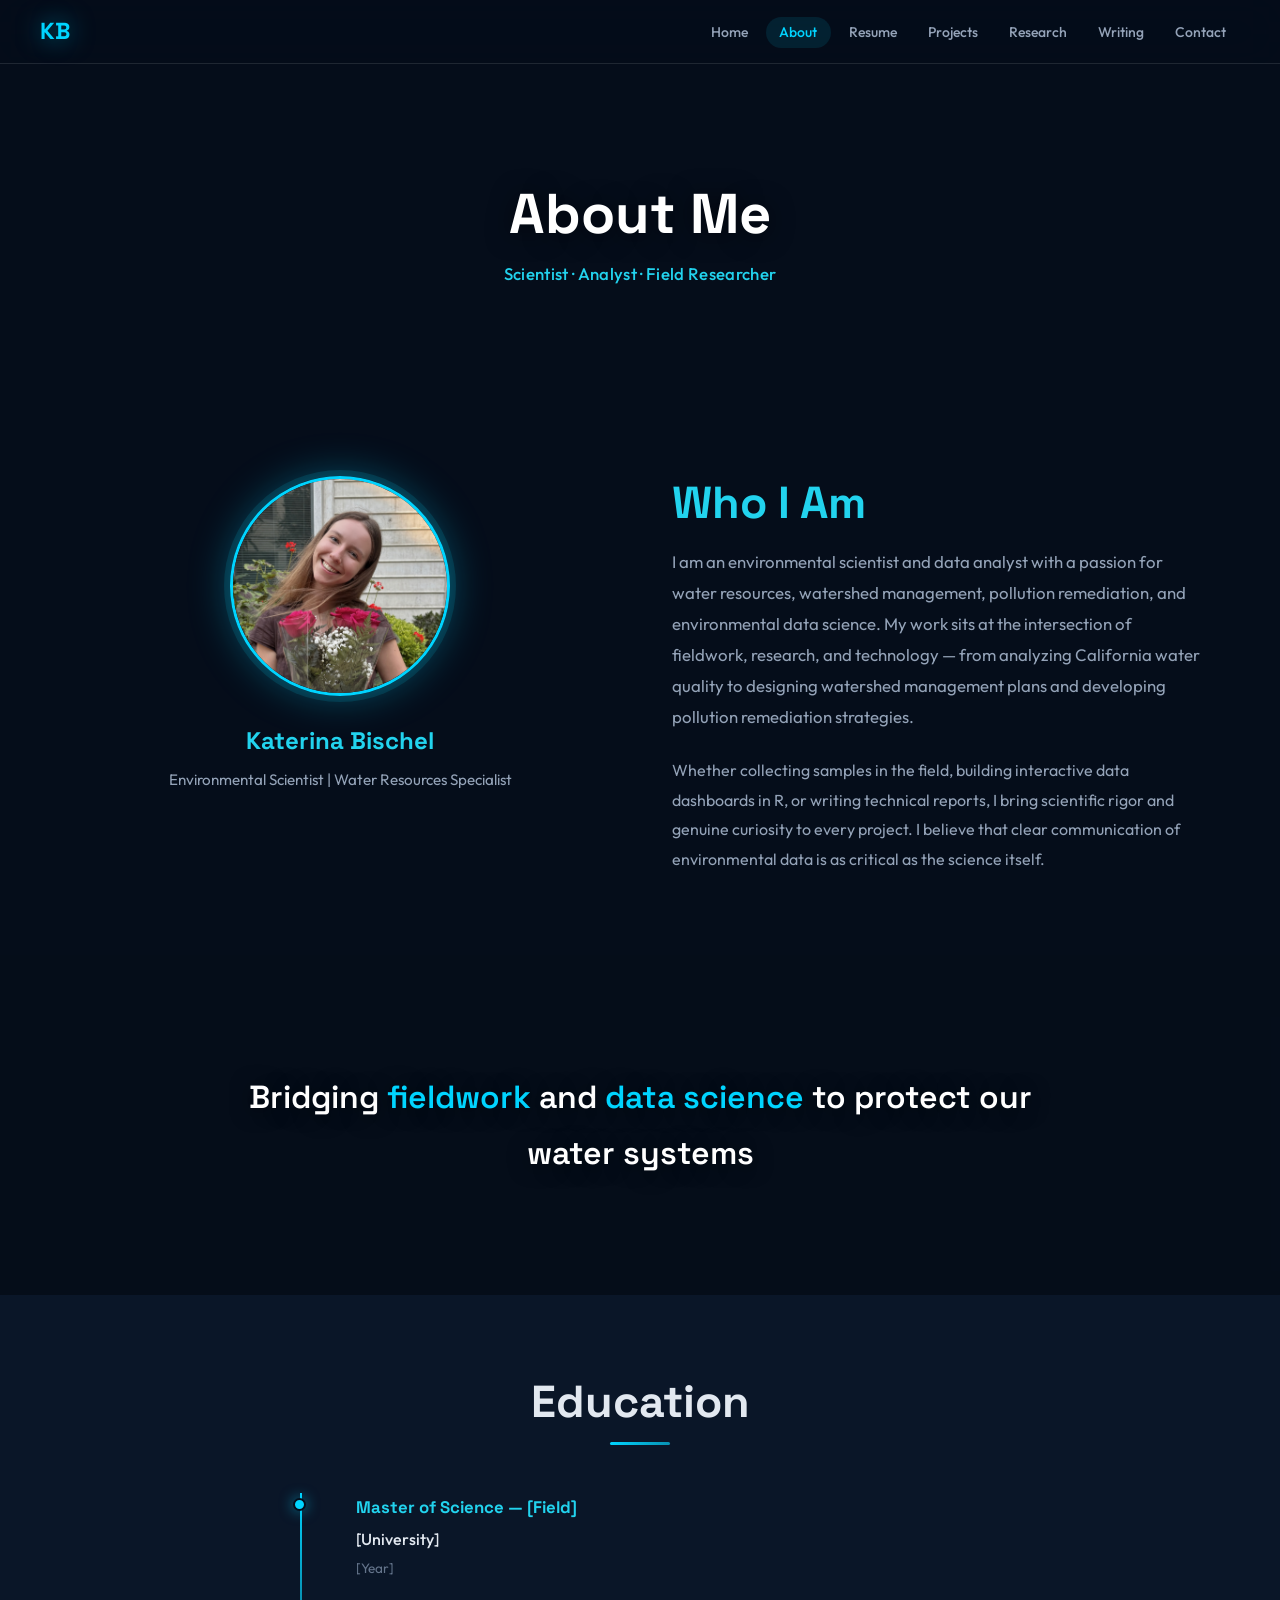
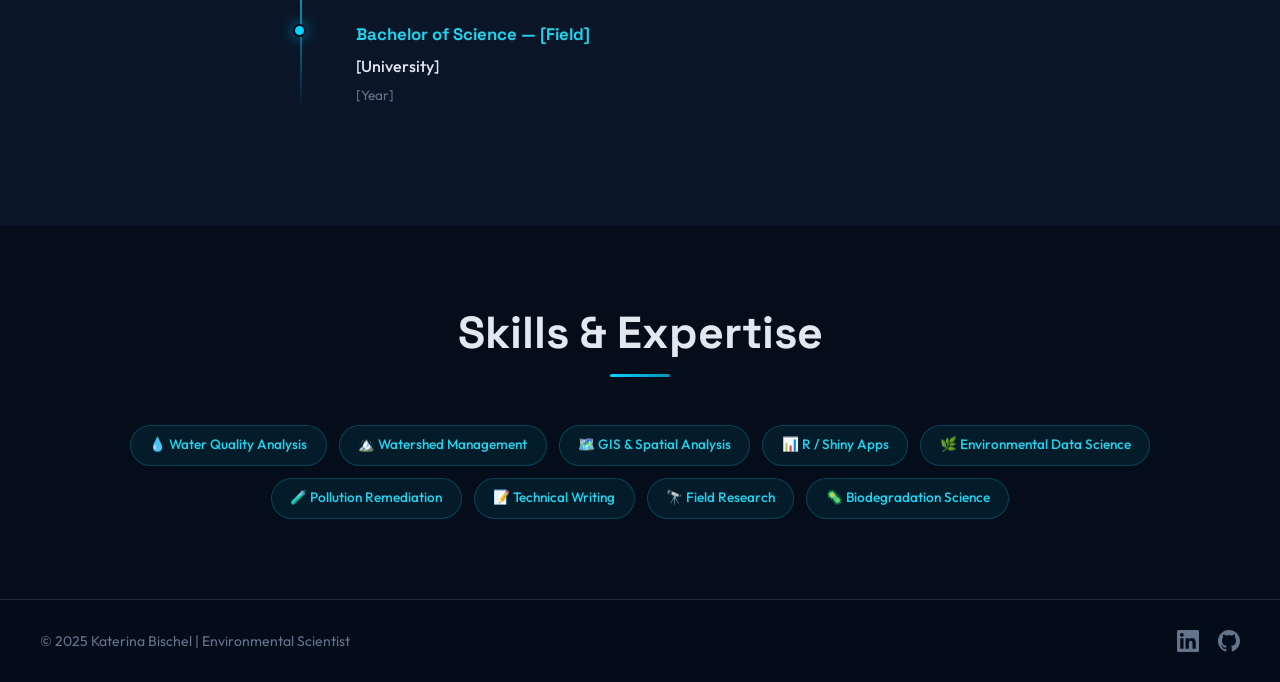
==== about.html @ 8e32304f "Initial portfolio site — Katerina Bischel Complete personal portfolio with 7 pages, glassmorphism de" ====
<!DOCTYPE html>
<html lang="en">
<head>
  <meta charset="UTF-8" />
  <meta name="viewport" content="width=device-width, initial-scale=1.0" />
  <title>About | Katerina Bischel</title>
  <meta name="description" content="Learn about Katerina Bischel — her background in environmental science, water resources, and data science." />
  <meta property="og:title"       content="About | Katerina Bischel" />
  <meta property="og:description" content="Environmental Scientist & Water Resources Specialist" />
  <meta property="og:image"       content="panorama_4.jpeg" />
  <link rel="stylesheet" href="styles.css" />
  <style>
    .about-grid {
      display: grid;
      grid-template-columns: 1fr 1fr;
      gap: 4rem;
      align-items: start;
    }
    @media (max-width: 768px) { .about-grid { grid-template-columns: 1fr; gap: 2.5rem; } }
    .about-photo-col { text-align: center; }
    .about-photo {
      width: 220px;
      height: 220px;
      border-radius: 50%;
      object-fit: cover;
      border: 3px solid var(--accent-cyan);
      box-shadow: 0 0 0 6px rgba(0,212,255,0.12), 0 0 40px rgba(0,212,255,0.35);
      margin: 0 auto 1.5rem;
    }
    .about-name {
      font-family: var(--font-heading);
      font-size: 1.5rem;
      font-weight: 700;
      color: var(--accent-teal-light);
      margin-bottom: 0.3rem;
    }
    .about-role { color: var(--text-secondary); font-size: 0.95rem; }
  </style>
</head>
<body>

<!-- NAV -->
<nav class="navbar">
  <div class="nav-container">
    <a href="index.html" class="nav-logo">KB</a>
    <button class="hamburger" id="hamburger" aria-label="Toggle navigation">
      <span></span><span></span><span></span>
    </button>
    <ul class="nav-links" id="nav-links">
      <li><a href="index.html">Home</a></li>
      <li><a href="about.html">About</a></li>
      <li><a href="resume.html">Resume</a></li>
      <li><a href="projects.html">Projects</a></li>
      <li><a href="research.html">Research</a></li>
      <li><a href="writing.html">Writing</a></li>
      <li><a href="contact.html">Contact</a></li>
    </ul>
  </div>
</nav>

<!-- PAGE HERO -->
<section class="page-hero">
  <div class="hero-bg" style="background-image: url('panorama_1.jpeg');"></div>
  <div class="hero-overlay"></div>
  <div class="hero-content">
    <h1 class="page-hero-title">About Me</h1>
    <p class="page-hero-subtitle">Scientist · Analyst · Field Researcher</p>
  </div>
</section>

<!-- BIO + PHOTO -->
<section class="section">
  <div class="about-grid">
    <div class="about-photo-col reveal">
      <img src="profile_photo.PNG" alt="Katerina Bischel" class="about-photo" />
      <p class="about-name">Katerina Bischel</p>
      <p class="about-role">Environmental Scientist | Water Resources Specialist</p>
    </div>

    <div class="reveal reveal-d1">
      <h2 style="margin-bottom:1rem; color: var(--accent-teal-light);">Who I Am</h2>
      <p class="bio-text" style="text-align:left; margin:0 0 1.5rem;">
        I am an environmental scientist and data analyst with a passion for water resources,
        watershed management, pollution remediation, and environmental data science. My work
        sits at the intersection of fieldwork, research, and technology — from analyzing
        California water quality to designing watershed management plans and developing
        pollution remediation strategies.
      </p>
      <p style="color: var(--text-secondary); line-height: 1.85; font-size: 1rem;">
        Whether collecting samples in the field, building interactive data dashboards in R, or
        writing technical reports, I bring scientific rigor and genuine curiosity to every
        project. I believe that clear communication of environmental data is as critical as
        the science itself.
      </p>
    </div>
  </div>
</section>

<!-- PANORAMA DIVIDER 8 -->
<div class="pano-divider" style="background-image: url('panorama_8.jpeg');">
  <div class="pano-divider-content reveal">
    <p class="pano-divider-quote">Bridging <span>fieldwork</span> and <span>data science</span> to protect our water systems</p>
  </div>
</div>

<!-- EDUCATION -->
<section class="section-bg">
  <div class="section-inner">
    <h2 class="section-title reveal">Education</h2>
    <div class="timeline reveal reveal-d1">
      <div class="timeline-item">
        <p class="timeline-degree">Master of Science — [Field]</p>
        <p class="timeline-school">[University]</p>
        <p class="timeline-year">[Year]</p>
      </div>
      <div class="timeline-item">
        <p class="timeline-degree">Bachelor of Science — [Field]</p>
        <p class="timeline-school">[University]</p>
        <p class="timeline-year">[Year]</p>
      </div>
    </div>
  </div>
</section>

<!-- SKILLS -->
<section class="section">
  <h2 class="section-title reveal">Skills & Expertise</h2>
  <div class="skills-grid reveal reveal-d1">
    <span class="skill-badge">💧 Water Quality Analysis</span>
    <span class="skill-badge">🏔️ Watershed Management</span>
    <span class="skill-badge">🗺️ GIS & Spatial Analysis</span>
    <span class="skill-badge">📊 R / Shiny Apps</span>
    <span class="skill-badge">🌿 Environmental Data Science</span>
    <span class="skill-badge">🧪 Pollution Remediation</span>
    <span class="skill-badge">📝 Technical Writing</span>
    <span class="skill-badge">🔭 Field Research</span>
    <span class="skill-badge">🦠 Biodegradation Science</span>
  </div>
</section>

<!-- FOOTER -->
<footer>
  <div class="footer-inner">
    <p class="footer-copy">© 2025 Katerina Bischel | Environmental Scientist</p>
    <div class="footer-links">
      <a href="https://www.linkedin.com/in/katerina-bischel/" target="_blank" rel="noopener noreferrer" aria-label="LinkedIn">
        <svg width="22" height="22" viewBox="0 0 24 24" fill="currentColor"><path d="M20.447 20.452h-3.554v-5.569c0-1.328-.027-3.037-1.852-3.037-1.853 0-2.136 1.445-2.136 2.939v5.667H9.351V9h3.414v1.561h.046c.477-.9 1.637-1.85 3.37-1.85 3.601 0 4.267 2.37 4.267 5.455v6.286zM5.337 7.433c-1.144 0-2.063-.926-2.063-2.065 0-1.138.92-2.063 2.063-2.063 1.14 0 2.064.925 2.064 2.063 0 1.139-.925 2.065-2.064 2.065zm1.782 13.019H3.555V9h3.564v11.452zM22.225 0H1.771C.792 0 0 .774 0 1.729v20.542C0 23.227.792 24 1.771 24h20.451C23.2 24 24 23.227 24 22.271V1.729C24 .774 23.2 0 22.222 0h.003z"/></svg>
      </a>
      <a href="https://github.com/katerinabischel" target="_blank" rel="noopener noreferrer" aria-label="GitHub">
        <svg width="22" height="22" viewBox="0 0 24 24" fill="currentColor"><path d="M12 0c-6.626 0-12 5.373-12 12 0 5.302 3.438 9.8 8.207 11.387.599.111.793-.261.793-.577v-2.234c-3.338.726-4.033-1.416-4.033-1.416-.546-1.387-1.333-1.756-1.333-1.756-1.089-.745.083-.729.083-.729 1.205.084 1.839 1.237 1.839 1.237 1.07 1.834 2.807 1.304 3.492.997.107-.775.418-1.305.762-1.604-2.665-.305-5.467-1.334-5.467-5.931 0-1.311.469-2.381 1.236-3.221-.124-.303-.535-1.524.117-3.176 0 0 1.008-.322 3.301 1.23.957-.266 1.983-.399 3.003-.404 1.02.005 2.047.138 3.006.404 2.291-1.552 3.297-1.23 3.297-1.23.653 1.653.242 2.874.118 3.176.77.84 1.235 1.911 1.235 3.221 0 4.609-2.807 5.624-5.479 5.921.43.372.823 1.102.823 2.222v3.293c0 .319.192.694.801.576 4.765-1.589 8.199-6.086 8.199-11.386 0-6.627-5.373-12-12-12z"/></svg>
      </a>
    </div>
  </div>
</footer>

<button class="back-to-top" id="back-to-top" aria-label="Back to top">
  <svg width="20" height="20" viewBox="0 0 24 24" fill="none" stroke="currentColor" stroke-width="2.5"><path d="M18 15l-6-6-6 6"/></svg>
</button>

<script src="main.js"></script>
</body>
</html>
---- styles.css ----
/* ================================================================
   ROOT & RESET
   ================================================================ */
@import url('https://fonts.googleapis.com/css2?family=Space+Grotesk:wght@400;500;600;700;800&family=Outfit:wght@300;400;500;600&display=swap');

:root {
  --bg-base:            #050d1a;
  --bg-secondary:       #0a1628;
  --bg-tertiary:        #0d1f38;
  --glass-bg:           rgba(8, 18, 34, 0.72);
  --glass-bg-light:     rgba(255,255,255,0.06);
  --glass-border:       rgba(255,255,255,0.11);
  --glass-border-glow:  rgba(0,212,255,0.30);
  --accent-cyan:        #00d4ff;
  --accent-teal:        #0891b2;
  --accent-teal-light:  #22d3ee;
  --accent-green:       #10b981;
  --text-primary:       #e2e8f0;
  --text-secondary:     #94a3b8;
  --text-muted:         #64748b;
  --transition:         all 0.32s cubic-bezier(0.4,0,0.2,1);
  --font-heading:       'Space Grotesk', sans-serif;
  --font-body:          'Outfit', sans-serif;
  --radius:             16px;
  --radius-sm:          8px;
}

*,*::before,*::after { box-sizing: border-box; margin: 0; padding: 0; }

html { scroll-behavior: smooth; }

body {
  font-family: var(--font-body);
  background-color: var(--bg-base);
  color: var(--text-primary);
  line-height: 1.75;
  overflow-x: hidden;
}

img  { max-width: 100%; display: block; }
a    { text-decoration: none; color: inherit; }
ul   { list-style: none; }

/* ================================================================
   TYPOGRAPHY
   ================================================================ */
h1,h2,h3,h4 { font-family: var(--font-heading); font-weight: 700; line-height: 1.2; }
h1 { font-size: clamp(2.2rem, 5vw, 4rem); }
h2 { font-size: clamp(1.8rem, 3.5vw, 2.8rem); }
h3 { font-size: clamp(1.1rem, 2.5vw, 1.5rem); }

.section-title {
  text-align: center;
  margin-bottom: 3rem;
  color: var(--text-primary);
}

.section-title::after {
  content: '';
  display: block;
  width: 60px;
  height: 3px;
  background: linear-gradient(90deg, var(--accent-cyan), var(--accent-teal));
  margin: 0.85rem auto 0;
  border-radius: 2px;
}

/* ================================================================
   NAVBAR
   ================================================================ */
.navbar {
  position: fixed;
  top: 0; left: 0; right: 0;
  z-index: 1000;
  padding: 0.7rem 2rem;
  background: rgba(5, 13, 26, 0.78);
  backdrop-filter: blur(22px);
  -webkit-backdrop-filter: blur(22px);
  border-bottom: 1px solid var(--glass-border);
  transition: var(--transition);
}

.nav-container {
  max-width: 1200px;
  margin: 0 auto;
  display: flex;
  align-items: center;
  justify-content: space-between;
}

.nav-logo {
  font-family: var(--font-heading);
  font-size: 1.45rem;
  font-weight: 800;
  color: var(--accent-cyan);
  letter-spacing: -0.02em;
  text-shadow: 0 0 24px rgba(0,212,255,0.55);
}

.nav-links {
  display: flex;
  gap: 0.25rem;
}

.nav-links a {
  padding: 0.38rem 0.85rem;
  border-radius: 50px;
  font-size: 0.875rem;
  font-weight: 500;
  color: var(--text-secondary);
  transition: var(--transition);
}

.nav-links a:hover,
.nav-links a.active {
  color: var(--accent-cyan);
  background: rgba(0,212,255,0.1);
}

/* Hamburger */
.hamburger {
  display: none;
  flex-direction: column;
  gap: 5px;
  background: none;
  border: none;
  cursor: pointer;
  padding: 4px;
  z-index: 1100;
}

.hamburger span {
  display: block;
  width: 24px;
  height: 2px;
  background: var(--text-primary);
  border-radius: 2px;
  transition: var(--transition);
}

.hamburger.open span:nth-child(1) { transform: translateY(7px) rotate(45deg); }
.hamburger.open span:nth-child(2) { opacity: 0; }
.hamburger.open span:nth-child(3) { transform: translateY(-7px) rotate(-45deg); }

/* ================================================================
   HERO — HOME
   ================================================================ */
.hero {
  position: relative;
  min-height: 100vh;
  display: flex;
  align-items: center;
  justify-content: center;
  overflow: hidden;
}

.hero-bg {
  position: absolute;
  inset: 0;
  background-size: cover;
  background-position: center;
  background-attachment: fixed;
  transform: scale(1.04);
  z-index: 0;
}

.hero-overlay {
  position: absolute;
  inset: 0;
  background: linear-gradient(
    135deg,
    rgba(5,13,26,0.88) 0%,
    rgba(5,13,26,0.60) 50%,
    rgba(5,13,26,0.82) 100%
  );
  z-index: 1;
}

#particle-canvas {
  position: absolute;
  inset: 0;
  z-index: 2;
  pointer-events: none;
}

.hero-content {
  position: relative;
  z-index: 3;
  text-align: center;
  max-width: 880px;
  padding: 2rem 1.5rem;
}

/* PAGE HERO (inner pages) */
.page-hero {
  position: relative;
  min-height: 44vh;
  display: flex;
  align-items: center;
  justify-content: center;
  overflow: hidden;
  padding-top: 80px;
}

.page-hero .hero-content { padding-top: 1.5rem; }

.page-hero-title {
  font-size: clamp(2rem, 5vw, 3.5rem);
  color: #fff;
  margin-bottom: 0.75rem;
  text-shadow: 0 2px 24px rgba(0,0,0,0.6);
}

.page-hero-subtitle {
  color: var(--accent-teal-light);
  font-size: 1.05rem;
  font-weight: 500;
  letter-spacing: 0.02em;
}

/* ================================================================
   PROFILE PHOTO
   ================================================================ */
.profile-photo-wrap { display: inline-block; margin-bottom: 1.8rem; }

.profile-photo {
  width: 155px;
  height: 155px;
  border-radius: 50%;
  object-fit: cover;
  border: 3px solid var(--accent-cyan);
  box-shadow:
    0 0 0 5px rgba(0,212,255,0.12),
    0 0 30px rgba(0,212,255,0.45),
    0 0 70px rgba(0,212,255,0.20);
  animation: profile-glow 3s ease-in-out infinite alternate;
}

@keyframes profile-glow {
  from { box-shadow: 0 0 0 5px rgba(0,212,255,0.12), 0 0 30px rgba(0,212,255,0.45), 0 0 70px rgba(0,212,255,0.20); }
  to   { box-shadow: 0 0 0 7px rgba(0,212,255,0.20), 0 0 45px rgba(0,212,255,0.65), 0 0 90px rgba(0,212,255,0.30); }
}

/* ================================================================
   TYPEWRITER
   ================================================================ */
.typewriter-wrap {
  display: inline-block;
  font-size: clamp(2.2rem, 5.5vw, 4.2rem);
  font-family: var(--font-heading);
  font-weight: 800;
  color: #fff;
  text-shadow: 0 2px 30px rgba(0,0,0,0.5);
  margin-bottom: 1rem;
}

.typewriter-text {
  border-right: 3px solid var(--accent-cyan);
  padding-right: 4px;
  animation: blink 0.8s step-end infinite;
}

@keyframes blink { 50% { border-color: transparent; } }

.hero-subtitle {
  font-size: clamp(0.95rem, 2.2vw, 1.25rem);
  color: var(--accent-teal-light);
  margin-bottom: 2.4rem;
  font-weight: 400;
  letter-spacing: 0.025em;
}

/* ================================================================
   BUTTONS
   ================================================================ */
.btn {
  display: inline-flex;
  align-items: center;
  gap: 0.45rem;
  padding: 0.82rem 1.9rem;
  border-radius: 50px;
  font-family: var(--font-heading);
  font-weight: 600;
  font-size: 0.93rem;
  cursor: pointer;
  transition: var(--transition);
  border: none;
  white-space: nowrap;
}

.btn-primary {
  background: linear-gradient(135deg, var(--accent-cyan), var(--accent-teal));
  color: var(--bg-base);
  box-shadow: 0 4px 22px rgba(0,212,255,0.42);
}

.btn-primary:hover {
  transform: translateY(-3px);
  box-shadow: 0 10px 36px rgba(0,212,255,0.65);
}

.btn-ghost {
  background: transparent;
  color: var(--accent-cyan);
  border: 1.5px solid var(--accent-cyan);
}

.btn-ghost:hover {
  background: rgba(0,212,255,0.1);
  transform: translateY(-3px);
  box-shadow: 0 0 22px rgba(0,212,255,0.3);
}

.btn-group {
  display: flex;
  gap: 1rem;
  justify-content: center;
  flex-wrap: wrap;
}

/* ================================================================
   SECTIONS
   ================================================================ */
.section {
  padding: 5rem 2rem;
  max-width: 1200px;
  margin: 0 auto;
}

.section-bg {
  background: var(--bg-secondary);
}

.section-bg .section-inner {
  max-width: 1200px;
  margin: 0 auto;
  padding: 5rem 2rem;
}

/* Panorama divider strip */
.pano-divider {
  height: 340px;
  background-size: cover;
  background-position: center;
  background-attachment: fixed;
  position: relative;
  display: flex;
  align-items: center;
  justify-content: center;
  overflow: hidden;
}

.pano-divider::before {
  content: '';
  position: absolute;
  inset: 0;
  background: rgba(5,13,26,0.65);
}

.pano-divider-content {
  position: relative;
  z-index: 1;
  text-align: center;
  padding: 2rem;
}

.pano-divider-quote {
  font-family: var(--font-heading);
  font-size: clamp(1.2rem, 3vw, 2rem);
  font-weight: 600;
  color: #fff;
  max-width: 800px;
  margin: 0 auto;
  text-shadow: 0 2px 20px rgba(0,0,0,0.5);
}

.pano-divider-quote span { color: var(--accent-cyan); }

/* ================================================================
   GLASS CARDS
   ================================================================ */
.glass-card {
  background: var(--glass-bg);
  backdrop-filter: blur(18px);
  -webkit-backdrop-filter: blur(18px);
  border: 1px solid var(--glass-border);
  border-radius: var(--radius);
  padding: 2rem;
  transition: var(--transition);
  position: relative;
  overflow: hidden;
}

.glass-card::before {
  content: '';
  position: absolute;
  top: 0; left: 0; right: 0;
  height: 1px;
  background: linear-gradient(90deg, transparent, var(--accent-cyan), transparent);
  opacity: 0;
  transition: opacity 0.3s;
}

.glass-card:hover {
  transform: translateY(-9px);
  border-color: var(--glass-border-glow);
  box-shadow: 0 24px 60px rgba(0,0,0,0.5), 0 0 34px rgba(0,212,255,0.14);
}

.glass-card:hover::before { opacity: 1; }

.card-grid {
  display: grid;
  grid-template-columns: repeat(auto-fill, minmax(300px, 1fr));
  gap: 2rem;
}

.card-icon  { font-size: 2.5rem; margin-bottom: 1rem; display: block; }
.card-title {
  font-family: var(--font-heading);
  font-size: 1.25rem;
  font-weight: 700;
  margin-bottom: 0.7rem;
  color: var(--accent-teal-light);
}
.card-desc {
  color: var(--text-secondary);
  font-size: 0.93rem;
  line-height: 1.75;
  margin-bottom: 1.5rem;
  flex: 1;
}
.card-link {
  display: inline-flex;
  align-items: center;
  gap: 0.4rem;
  color: var(--accent-cyan);
  font-weight: 600;
  font-size: 0.88rem;
  transition: var(--transition);
}
.card-link:hover { gap: 0.7rem; text-shadow: 0 0 10px rgba(0,212,255,0.5); }
.card-link svg { width: 14px; height: 14px; flex-shrink: 0; }

/* card as flex column so link stays bottom */
.glass-card.card-flex {
  display: flex;
  flex-direction: column;
}

/* ================================================================
   SKILLS GRID
   ================================================================ */
.skills-grid {
  display: flex;
  flex-wrap: wrap;
  gap: 0.75rem;
  justify-content: center;
}

.skill-badge {
  display: inline-flex;
  align-items: center;
  gap: 0.4rem;
  padding: 0.48rem 1.15rem;
  border-radius: 50px;
  background: rgba(0,212,255,0.07);
  border: 1px solid rgba(0,212,255,0.22);
  color: var(--accent-teal-light);
  font-size: 0.85rem;
  font-weight: 500;
  transition: var(--transition);
  cursor: default;
}

.skill-badge:hover {
  background: rgba(0,212,255,0.16);
  border-color: var(--accent-cyan);
  transform: translateY(-3px);
  box-shadow: 0 4px 16px rgba(0,212,255,0.2);
}

/* ================================================================
   TIMELINE
   ================================================================ */
.timeline {
  position: relative;
  padding-left: 2rem;
  max-width: 680px;
  margin: 0 auto;
}

.timeline::before {
  content: '';
  position: absolute;
  left: 0; top: 0; bottom: 0;
  width: 2px;
  background: linear-gradient(180deg, var(--accent-cyan), var(--accent-teal), transparent);
}

.timeline-item {
  position: relative;
  margin-bottom: 2.4rem;
  padding-left: 1.5rem;
}

.timeline-item::before {
  content: '';
  position: absolute;
  left: -2.45rem;
  top: 0.3rem;
  width: 13px;
  height: 13px;
  border-radius: 50%;
  background: var(--accent-cyan);
  box-shadow: 0 0 14px rgba(0,212,255,0.6);
  border: 2.5px solid var(--bg-base);
}

.timeline-degree {
  font-family: var(--font-heading);
  font-size: 1.05rem;
  font-weight: 700;
  color: var(--accent-teal-light);
  margin-bottom: 0.2rem;
}
.timeline-school { color: var(--text-primary); font-weight: 500; }
.timeline-year   { color: var(--text-muted); font-size: 0.85rem; margin-top: 0.25rem; }

/* ================================================================
   BIO TEXT
   ================================================================ */
.bio-text {
  font-size: 1.05rem;
  color: var(--text-secondary);
  max-width: 720px;
  margin: 0 auto 3rem;
  text-align: center;
  line-height: 1.85;
}

/* ================================================================
   PDF VIEWER
   ================================================================ */
.pdf-wrapper {
  background: var(--glass-bg);
  backdrop-filter: blur(16px);
  -webkit-backdrop-filter: blur(16px);
  border: 1px solid var(--glass-border);
  border-radius: var(--radius);
  overflow: hidden;
  margin-bottom: 1.5rem;
}

.pdf-wrapper iframe {
  width: 100%;
  height: 680px;
  border: none;
  display: block;
  background: #111;
}

.pdf-fallback {
  display: none;
  padding: 2rem;
  text-align: center;
  color: var(--text-secondary);
}

.pdf-actions {
  display: flex;
  gap: 1rem;
  flex-wrap: wrap;
  justify-content: center;
  margin-bottom: 3rem;
}

/* ================================================================
   CONTACT
   ================================================================ */
.contact-grid {
  display: grid;
  grid-template-columns: repeat(auto-fill, minmax(220px, 1fr));
  gap: 1.5rem;
  max-width: 860px;
  margin: 0 auto;
}

.contact-card {
  text-align: center;
  padding: 2rem 1.5rem;
}

.contact-icon {
  width: 64px;
  height: 64px;
  border-radius: 50%;
  background: rgba(0,212,255,0.08);
  border: 1px solid rgba(0,212,255,0.28);
  display: flex;
  align-items: center;
  justify-content: center;
  margin: 0 auto 1rem;
  font-size: 1.5rem;
  transition: var(--transition);
}

.contact-card:hover .contact-icon {
  background: rgba(0,212,255,0.18);
  box-shadow: 0 0 22px rgba(0,212,255,0.35);
  transform: scale(1.1);
}

.contact-label {
  font-size: 0.75rem;
  text-transform: uppercase;
  letter-spacing: 0.1em;
  color: var(--text-muted);
  margin-bottom: 0.3rem;
}

.contact-value {
  font-weight: 600;
  color: var(--accent-teal-light);
  font-size: 0.95rem;
  word-break: break-all;
}

/* ================================================================
   HOME STATS
   ================================================================ */
.stats-row {
  display: flex;
  justify-content: center;
  gap: 3rem;
  flex-wrap: wrap;
  padding: 2rem 0;
}

.stat-item { text-align: center; }

.stat-num {
  font-family: var(--font-heading);
  font-size: 2.2rem;
  font-weight: 800;
  color: var(--accent-cyan);
  line-height: 1;
  margin-bottom: 0.3rem;
}

.stat-label {
  color: var(--text-secondary);
  font-size: 0.85rem;
  text-transform: uppercase;
  letter-spacing: 0.08em;
}

/* ================================================================
   FOOTER
   ================================================================ */
footer {
  background: rgba(5,13,26,0.97);
  border-top: 1px solid var(--glass-border);
  padding: 1.8rem 2rem;
}

.footer-inner {
  max-width: 1200px;
  margin: 0 auto;
  display: flex;
  align-items: center;
  justify-content: space-between;
  flex-wrap: wrap;
  gap: 1rem;
}

.footer-copy { color: var(--text-muted); font-size: 0.875rem; }

.footer-links { display: flex; gap: 1.2rem; }

.footer-links a {
  color: var(--text-muted);
  transition: var(--transition);
  display: flex;
  align-items: center;
}

.footer-links a:hover {
  color: var(--accent-cyan);
  filter: drop-shadow(0 0 6px rgba(0,212,255,0.5));
}

/* ================================================================
   BACK TO TOP
   ================================================================ */
.back-to-top {
  position: fixed;
  bottom: 2rem;
  right: 2rem;
  width: 48px;
  height: 48px;
  border-radius: 50%;
  background: linear-gradient(135deg, var(--accent-cyan), var(--accent-teal));
  color: var(--bg-base);
  border: none;
  cursor: pointer;
  display: flex;
  align-items: center;
  justify-content: center;
  box-shadow: 0 4px 22px rgba(0,212,255,0.45);
  transition: var(--transition);
  opacity: 0;
  pointer-events: none;
  z-index: 998;
}

.back-to-top.visible { opacity: 1; pointer-events: all; }
.back-to-top:hover { transform: translateY(-3px); box-shadow: 0 8px 32px rgba(0,212,255,0.65); }

/* ================================================================
   REVEAL ANIMATIONS
   ================================================================ */
.reveal {
  opacity: 0;
  transform: translateY(28px);
  transition: opacity 0.65s ease, transform 0.65s ease;
}

.reveal.visible { opacity: 1; transform: translateY(0); }
.reveal-d1 { transition-delay: 0.1s; }
.reveal-d2 { transition-delay: 0.2s; }
.reveal-d3 { transition-delay: 0.3s; }
.reveal-d4 { transition-delay: 0.4s; }
.reveal-d5 { transition-delay: 0.5s; }

/* ================================================================
   RESPONSIVE
   ================================================================ */
@media (max-width: 768px) {
  .hamburger { display: flex; }

  .nav-links {
    position: absolute;
    top: 100%; left: 0; right: 0;
    flex-direction: column;
    background: rgba(5,13,26,0.97);
    backdrop-filter: blur(22px);
    padding: 0.75rem;
    gap: 0.15rem;
    border-bottom: 1px solid var(--glass-border);
    transform: translateY(-110%);
    opacity: 0;
    pointer-events: none;
    transition: transform 0.3s ease, opacity 0.3s ease;
  }

  .nav-links.open { transform: translateY(0); opacity: 1; pointer-events: all; }

  .nav-links a { display: block; padding: 0.7rem 1rem; }

  .card-grid { grid-template-columns: 1fr; }

  .pano-divider { background-attachment: scroll; }
  .hero-bg { background-attachment: scroll; }

  .footer-inner { flex-direction: column; text-align: center; }
  .footer-links { justify-content: center; }

  .pdf-wrapper iframe { height: 420px; }

  .stats-row { gap: 1.5rem; }
}

@media (max-width: 480px) {
  .section { padding: 3rem 1.25rem; }
  .section-bg .section-inner { padding: 3rem 1.25rem; }
  .btn-group { flex-direction: column; align-items: center; }
  .profile-photo { width: 120px; height: 120px; }
}
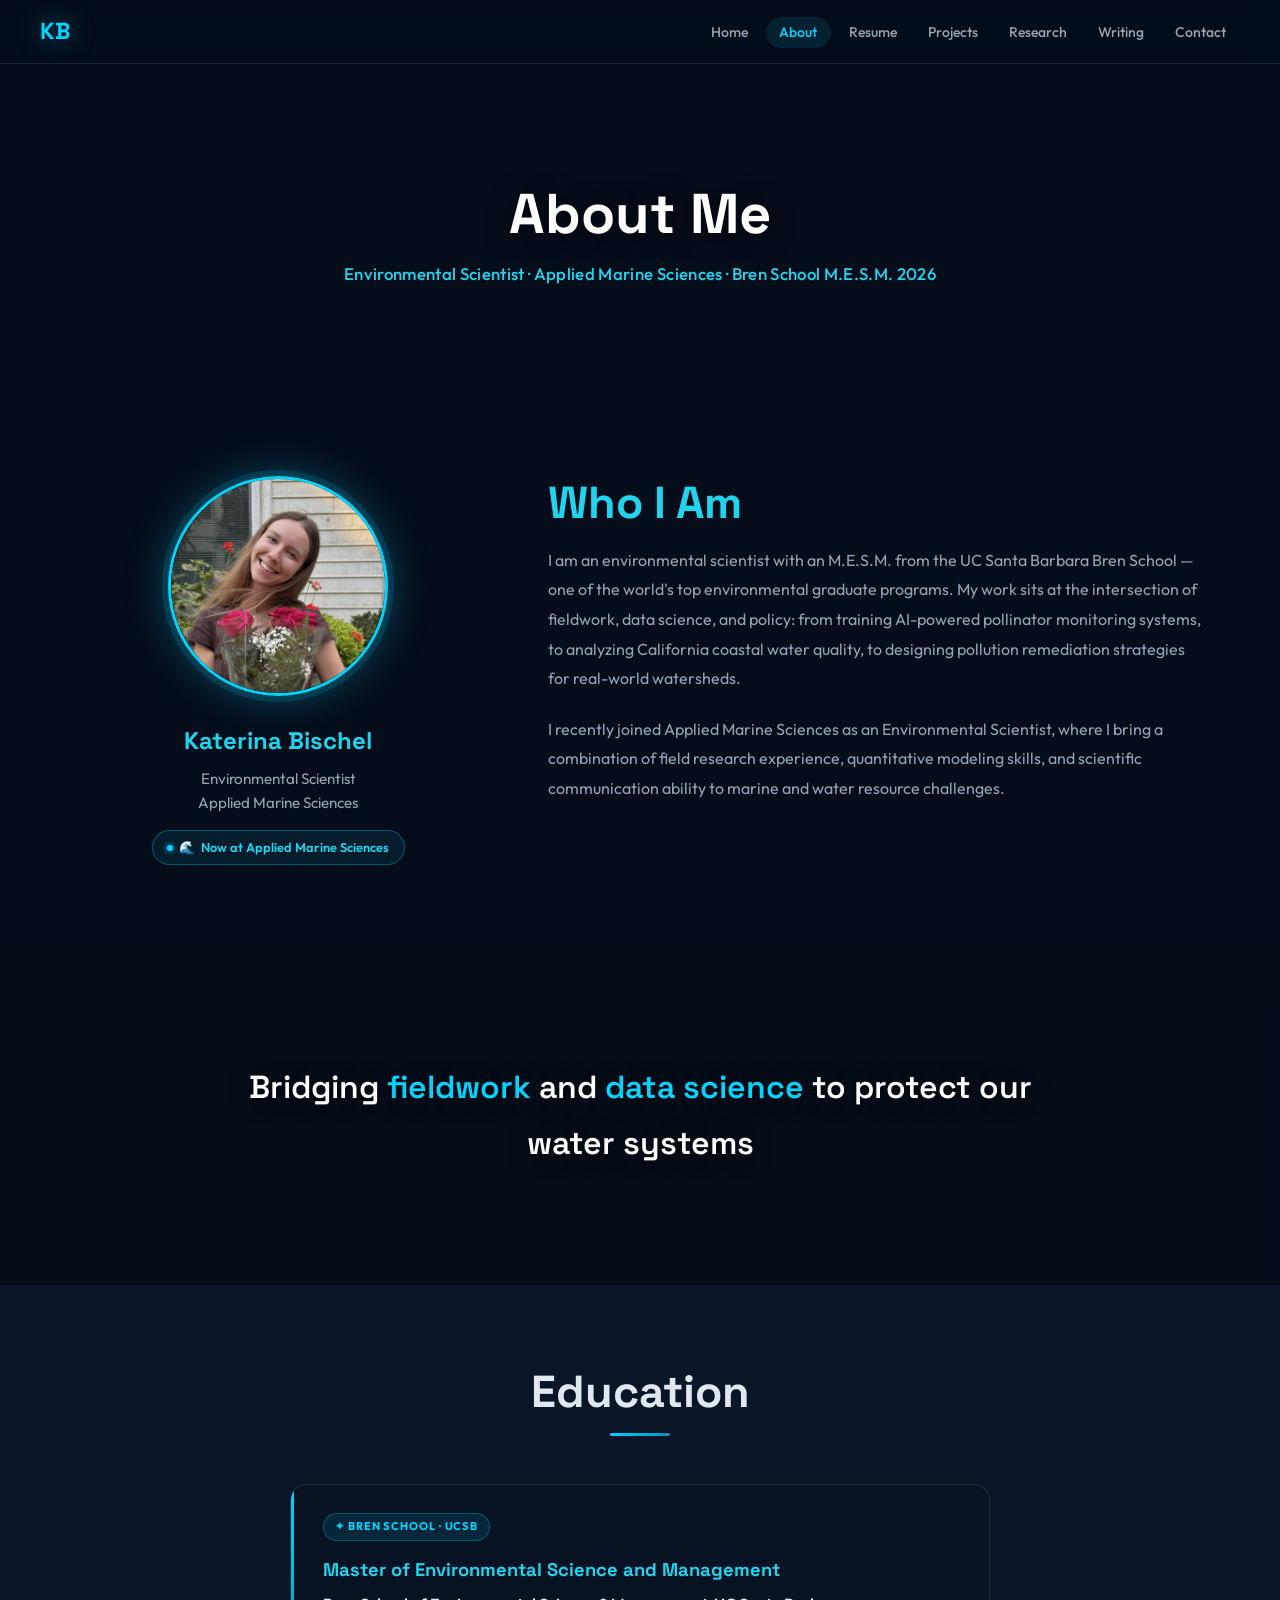
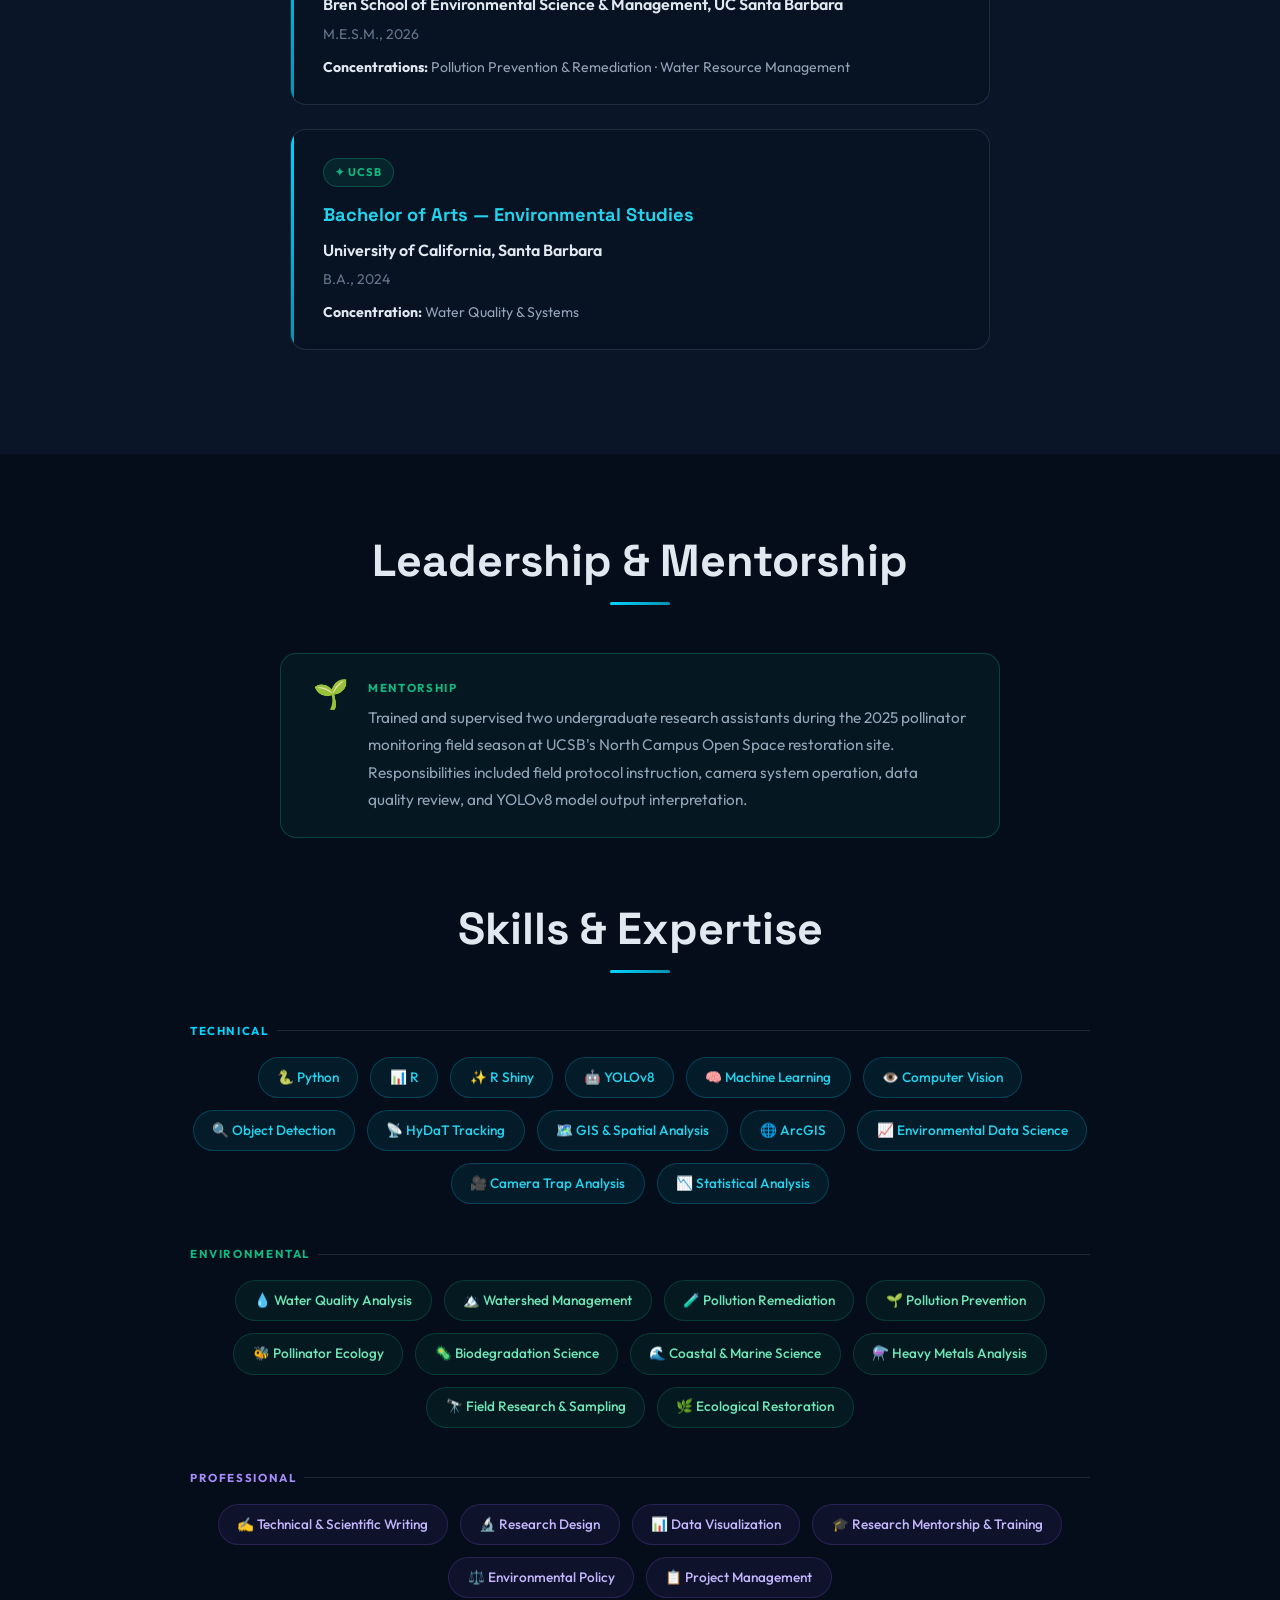
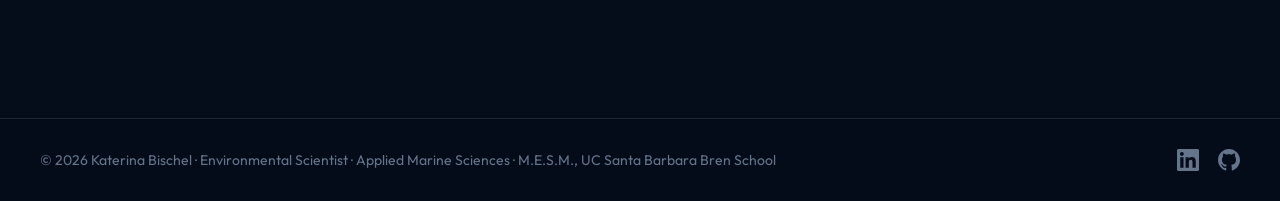
==== commit 608d60cd: "Major content expansion — Pilcomayo paper, Applied Marine Sciences, education, bee model, resume swa" ====
--- a/about.html
+++ b/about.html
@@ -4,15 +4,15 @@
   <meta charset="UTF-8" />
   <meta name="viewport" content="width=device-width, initial-scale=1.0" />
   <title>About | Katerina Bischel</title>
-  <meta name="description" content="Learn about Katerina Bischel — her background in environmental science, water resources, and data science." />
+  <meta name="description" content="About Katerina Bischel — Environmental Scientist at Applied Marine Sciences. M.E.S.M. 2026, UC Santa Barbara Bren School. Water Resources, Pollution Remediation, Data Science." />
   <meta property="og:title"       content="About | Katerina Bischel" />
-  <meta property="og:description" content="Environmental Scientist & Water Resources Specialist" />
+  <meta property="og:description" content="Environmental Scientist at Applied Marine Sciences. M.E.S.M. 2026, UC Santa Barbara Bren School." />
   <meta property="og:image"       content="panorama_4.jpeg" />
   <link rel="stylesheet" href="styles.css" />
   <style>
     .about-grid {
       display: grid;
-      grid-template-columns: 1fr 1fr;
+      grid-template-columns: 1fr 1.6fr;
       gap: 4rem;
       align-items: start;
     }
@@ -34,7 +34,27 @@
       color: var(--accent-teal-light);
       margin-bottom: 0.3rem;
     }
-    .about-role { color: var(--text-secondary); font-size: 0.95rem; }
+    .about-role { color: var(--text-secondary); font-size: 0.95rem; line-height: 1.6; }
+    .about-ams-badge {
+      display: inline-flex;
+      align-items: center;
+      gap: 0.4rem;
+      margin-top: 0.9rem;
+      padding: 0.35rem 0.9rem;
+      border-radius: 50px;
+      background: rgba(0,212,255,0.08);
+      border: 1px solid rgba(0,212,255,0.32);
+      color: var(--accent-teal-light);
+      font-size: 0.8rem;
+      font-weight: 600;
+      animation: badge-pulse 2.8s ease-in-out infinite;
+    }
+    .about-ams-badge .badge-dot {
+      width: 6px; height: 6px; border-radius: 50%;
+      background: var(--accent-cyan);
+      box-shadow: 0 0 6px var(--accent-cyan);
+      animation: dot-pulse 2.8s ease-in-out infinite;
+    }
   </style>
 </head>
 <body>
@@ -64,7 +84,7 @@
   <div class="hero-overlay"></div>
   <div class="hero-content">
     <h1 class="page-hero-title">About Me</h1>
-    <p class="page-hero-subtitle">Scientist · Analyst · Field Researcher</p>
+    <p class="page-hero-subtitle">Environmental Scientist · Applied Marine Sciences · Bren School M.E.S.M. 2026</p>
   </div>
 </section>
 
@@ -74,29 +94,33 @@
     <div class="about-photo-col reveal">
       <img src="profile_photo.PNG" alt="Katerina Bischel" class="about-photo" />
       <p class="about-name">Katerina Bischel</p>
-      <p class="about-role">Environmental Scientist | Water Resources Specialist</p>
+      <p class="about-role">Environmental Scientist<br>Applied Marine Sciences</p>
+      <div class="about-ams-badge">
+        <span class="badge-dot"></span>
+        🌊&nbsp; Now at Applied Marine Sciences
+      </div>
     </div>
 
     <div class="reveal reveal-d1">
       <h2 style="margin-bottom:1rem; color: var(--accent-teal-light);">Who I Am</h2>
-      <p class="bio-text" style="text-align:left; margin:0 0 1.5rem;">
-        I am an environmental scientist and data analyst with a passion for water resources,
-        watershed management, pollution remediation, and environmental data science. My work
-        sits at the intersection of fieldwork, research, and technology — from analyzing
-        California water quality to designing watershed management plans and developing
-        pollution remediation strategies.
+      <p style="color: var(--text-secondary); line-height: 1.85; font-size: 1rem; margin-bottom: 1.3rem;">
+        I am an environmental scientist with an M.E.S.M. from the UC Santa Barbara
+        Bren School — one of the world's top environmental graduate programs. My work
+        sits at the intersection of fieldwork, data science, and policy: from training
+        AI-powered pollinator monitoring systems, to analyzing California coastal water
+        quality, to designing pollution remediation strategies for real-world watersheds.
       </p>
       <p style="color: var(--text-secondary); line-height: 1.85; font-size: 1rem;">
-        Whether collecting samples in the field, building interactive data dashboards in R, or
-        writing technical reports, I bring scientific rigor and genuine curiosity to every
-        project. I believe that clear communication of environmental data is as critical as
-        the science itself.
+        I recently joined Applied Marine Sciences as an Environmental Scientist, where
+        I bring a combination of field research experience, quantitative modeling
+        skills, and scientific communication ability to marine and water resource
+        challenges.
       </p>
     </div>
   </div>
 </section>
 
-<!-- PANORAMA DIVIDER 8 -->
+<!-- PANORAMA DIVIDER -->
 <div class="pano-divider" style="background-image: url('panorama_8.jpeg');">
   <div class="pano-divider-content reveal">
     <p class="pano-divider-quote">Bridging <span>fieldwork</span> and <span>data science</span> to protect our water systems</p>
@@ -107,41 +131,113 @@
 <section class="section-bg">
   <div class="section-inner">
     <h2 class="section-title reveal">Education</h2>
-    <div class="timeline reveal reveal-d1">
-      <div class="timeline-item">
-        <p class="timeline-degree">Master of Science — [Field]</p>
-        <p class="timeline-school">[University]</p>
-        <p class="timeline-year">[Year]</p>
-      </div>
-      <div class="timeline-item">
-        <p class="timeline-degree">Bachelor of Science — [Field]</p>
-        <p class="timeline-school">[University]</p>
-        <p class="timeline-year">[Year]</p>
-      </div>
+    <div class="reveal reveal-d1" style="max-width: 700px; margin: 0 auto;">
+
+      <!-- M.E.S.M. -->
+      <div class="edu-card">
+        <div class="edu-badge">✦ Bren School · UCSB</div>
+        <p class="edu-degree">Master of Environmental Science and Management</p>
+        <p class="edu-school">Bren School of Environmental Science &amp; Management, UC Santa Barbara</p>
+        <p class="edu-year">M.E.S.M., 2026</p>
+        <p class="edu-concentrations">
+          <strong>Concentrations:</strong> Pollution Prevention &amp; Remediation · Water Resource Management
+        </p>
+      </div>
+
+      <!-- B.A. -->
+      <div class="edu-card">
+        <div class="edu-badge" style="background: rgba(16,185,129,0.1); border-color: rgba(16,185,129,0.3); color: var(--accent-green);">✦ UCSB</div>
+        <p class="edu-degree">Bachelor of Arts — Environmental Studies</p>
+        <p class="edu-school">University of California, Santa Barbara</p>
+        <p class="edu-year">B.A., 2024</p>
+        <p class="edu-concentrations">
+          <strong>Concentration:</strong> Water Quality &amp; Systems
+        </p>
+      </div>
+
+    </div>
+  </div>
+</section>
+
+<!-- LEADERSHIP -->
+<section class="section" style="padding-bottom: 2rem;">
+  <h2 class="section-title reveal">Leadership &amp; Mentorship</h2>
+  <div class="leadership-callout reveal reveal-d1">
+    <div class="lc-icon">🌱</div>
+    <div>
+      <p class="lc-label">Mentorship</p>
+      <p class="lc-text">
+        Trained and supervised two undergraduate research assistants during the 2025
+        pollinator monitoring field season at UCSB's North Campus Open Space restoration
+        site. Responsibilities included field protocol instruction, camera system operation,
+        data quality review, and YOLOv8 model output interpretation.
+      </p>
     </div>
   </div>
 </section>
 
 <!-- SKILLS -->
-<section class="section">
-  <h2 class="section-title reveal">Skills & Expertise</h2>
-  <div class="skills-grid reveal reveal-d1">
-    <span class="skill-badge">💧 Water Quality Analysis</span>
-    <span class="skill-badge">🏔️ Watershed Management</span>
-    <span class="skill-badge">🗺️ GIS & Spatial Analysis</span>
-    <span class="skill-badge">📊 R / Shiny Apps</span>
-    <span class="skill-badge">🌿 Environmental Data Science</span>
-    <span class="skill-badge">🧪 Pollution Remediation</span>
-    <span class="skill-badge">📝 Technical Writing</span>
-    <span class="skill-badge">🔭 Field Research</span>
-    <span class="skill-badge">🦠 Biodegradation Science</span>
+<section class="section" style="padding-top: 2rem;">
+  <h2 class="section-title reveal">Skills &amp; Expertise</h2>
+  <div class="skills-section-wrap reveal reveal-d1">
+
+    <!-- Technical -->
+    <div class="skills-group">
+      <div class="skills-group-label sgl-technical">Technical</div>
+      <div class="skills-grid">
+        <span class="skill-badge skill-badge-tech">🐍 Python</span>
+        <span class="skill-badge skill-badge-tech">📊 R</span>
+        <span class="skill-badge skill-badge-tech">✨ R Shiny</span>
+        <span class="skill-badge skill-badge-tech">🤖 YOLOv8</span>
+        <span class="skill-badge skill-badge-tech">🧠 Machine Learning</span>
+        <span class="skill-badge skill-badge-tech">👁️ Computer Vision</span>
+        <span class="skill-badge skill-badge-tech">🔍 Object Detection</span>
+        <span class="skill-badge skill-badge-tech">📡 HyDaT Tracking</span>
+        <span class="skill-badge skill-badge-tech">🗺️ GIS &amp; Spatial Analysis</span>
+        <span class="skill-badge skill-badge-tech">🌐 ArcGIS</span>
+        <span class="skill-badge skill-badge-tech">📈 Environmental Data Science</span>
+        <span class="skill-badge skill-badge-tech">🎥 Camera Trap Analysis</span>
+        <span class="skill-badge skill-badge-tech">📉 Statistical Analysis</span>
+      </div>
+    </div>
+
+    <!-- Environmental -->
+    <div class="skills-group">
+      <div class="skills-group-label sgl-environmental">Environmental</div>
+      <div class="skills-grid">
+        <span class="skill-badge skill-badge-env">💧 Water Quality Analysis</span>
+        <span class="skill-badge skill-badge-env">🏔️ Watershed Management</span>
+        <span class="skill-badge skill-badge-env">🧪 Pollution Remediation</span>
+        <span class="skill-badge skill-badge-env">🌱 Pollution Prevention</span>
+        <span class="skill-badge skill-badge-env">🐝 Pollinator Ecology</span>
+        <span class="skill-badge skill-badge-env">🦠 Biodegradation Science</span>
+        <span class="skill-badge skill-badge-env">🌊 Coastal &amp; Marine Science</span>
+        <span class="skill-badge skill-badge-env">⚗️ Heavy Metals Analysis</span>
+        <span class="skill-badge skill-badge-env">🔭 Field Research &amp; Sampling</span>
+        <span class="skill-badge skill-badge-env">🌿 Ecological Restoration</span>
+      </div>
+    </div>
+
+    <!-- Professional -->
+    <div class="skills-group">
+      <div class="skills-group-label sgl-professional">Professional</div>
+      <div class="skills-grid">
+        <span class="skill-badge skill-badge-pro">✍️ Technical &amp; Scientific Writing</span>
+        <span class="skill-badge skill-badge-pro">🔬 Research Design</span>
+        <span class="skill-badge skill-badge-pro">📊 Data Visualization</span>
+        <span class="skill-badge skill-badge-pro">🎓 Research Mentorship &amp; Training</span>
+        <span class="skill-badge skill-badge-pro">⚖️ Environmental Policy</span>
+        <span class="skill-badge skill-badge-pro">📋 Project Management</span>
+      </div>
+    </div>
+
   </div>
 </section>
 
 <!-- FOOTER -->
 <footer>
   <div class="footer-inner">
-    <p class="footer-copy">© 2025 Katerina Bischel | Environmental Scientist</p>
+    <p class="footer-copy">© 2026 Katerina Bischel · Environmental Scientist · Applied Marine Sciences · M.E.S.M., UC Santa Barbara Bren School</p>
     <div class="footer-links">
       <a href="https://www.linkedin.com/in/katerina-bischel/" target="_blank" rel="noopener noreferrer" aria-label="LinkedIn">
         <svg width="22" height="22" viewBox="0 0 24 24" fill="currentColor"><path d="M20.447 20.452h-3.554v-5.569c0-1.328-.027-3.037-1.852-3.037-1.853 0-2.136 1.445-2.136 2.939v5.667H9.351V9h3.414v1.561h.046c.477-.9 1.637-1.85 3.37-1.85 3.601 0 4.267 2.37 4.267 5.455v6.286zM5.337 7.433c-1.144 0-2.063-.926-2.063-2.065 0-1.138.92-2.063 2.063-2.063 1.14 0 2.064.925 2.064 2.063 0 1.139-.925 2.065-2.064 2.065zm1.782 13.019H3.555V9h3.564v11.452zM22.225 0H1.771C.792 0 0 .774 0 1.729v20.542C0 23.227.792 24 1.771 24h20.451C23.2 24 24 23.227 24 22.271V1.729C24 .774 23.2 0 22.222 0h.003z"/></svg>
--- a/styles.css
+++ b/styles.css
@@ -777,3 +777,580 @@
   .btn-group { flex-direction: column; align-items: center; }
   .profile-photo { width: 120px; height: 120px; }
 }
+
+/* ================================================================
+   EMPLOYMENT BADGE
+   ================================================================ */
+.employment-badge {
+  display: inline-flex;
+  align-items: center;
+  gap: 0.5rem;
+  padding: 0.45rem 1.1rem;
+  border-radius: 50px;
+  background: rgba(0,212,255,0.09);
+  border: 1px solid rgba(0,212,255,0.38);
+  color: var(--accent-teal-light);
+  font-size: 0.83rem;
+  font-weight: 600;
+  margin-bottom: 1.4rem;
+  animation: badge-pulse 2.8s ease-in-out infinite;
+}
+
+.employment-badge .badge-dot {
+  width: 7px;
+  height: 7px;
+  border-radius: 50%;
+  background: var(--accent-cyan);
+  box-shadow: 0 0 8px var(--accent-cyan);
+  animation: dot-pulse 2.8s ease-in-out infinite;
+  flex-shrink: 0;
+}
+
+@keyframes badge-pulse {
+  0%, 100% { box-shadow: 0 0 0 0 rgba(0,212,255,0.18); }
+  50%       { box-shadow: 0 0 0 5px rgba(0,212,255,0.06); }
+}
+
+@keyframes dot-pulse {
+  0%, 100% { box-shadow: 0 0 4px var(--accent-cyan); }
+  50%       { box-shadow: 0 0 12px var(--accent-cyan), 0 0 20px rgba(0,212,255,0.5); }
+}
+
+/* ================================================================
+   CURRENTLY WORKING ON CARD
+   ================================================================ */
+.current-work-wrap {
+  padding: 1.5rem 2rem 2.5rem;
+  background: linear-gradient(135deg, rgba(8,18,34,0.94) 0%, rgba(10,24,48,0.92) 100%);
+  border-bottom: 1px solid var(--glass-border);
+}
+
+.current-work-inner {
+  max-width: 900px;
+  margin: 0 auto;
+}
+
+.current-work-card {
+  background: var(--glass-bg);
+  backdrop-filter: blur(18px);
+  -webkit-backdrop-filter: blur(18px);
+  border: 1px solid rgba(0,212,255,0.28);
+  border-radius: var(--radius);
+  padding: 1.6rem 2rem;
+  position: relative;
+  overflow: hidden;
+  box-shadow: 0 0 32px rgba(0,212,255,0.09), inset 0 0 32px rgba(0,212,255,0.03);
+  animation: card-glow-pulse 4s ease-in-out infinite;
+}
+
+@keyframes card-glow-pulse {
+  0%, 100% { box-shadow: 0 0 32px rgba(0,212,255,0.09), inset 0 0 32px rgba(0,212,255,0.03); }
+  50%       { box-shadow: 0 0 48px rgba(0,212,255,0.16), inset 0 0 48px rgba(0,212,255,0.06); }
+}
+
+.current-work-card::before {
+  content: '';
+  position: absolute;
+  top: 0; left: 0; right: 0;
+  height: 2px;
+  background: linear-gradient(90deg, transparent, var(--accent-cyan), var(--accent-teal), transparent);
+  animation: shimmer 3s ease-in-out infinite;
+}
+
+@keyframes shimmer {
+  0%, 100% { opacity: 0.5; }
+  50%       { opacity: 1; }
+}
+
+.cw-label {
+  font-size: 0.75rem;
+  font-weight: 700;
+  letter-spacing: 0.12em;
+  text-transform: uppercase;
+  color: var(--accent-cyan);
+  margin-bottom: 0.5rem;
+  display: flex;
+  align-items: center;
+  gap: 0.4rem;
+}
+
+.cw-title {
+  font-family: var(--font-heading);
+  font-size: 1.1rem;
+  font-weight: 700;
+  color: var(--text-primary);
+  margin-bottom: 0.6rem;
+}
+
+.cw-desc {
+  color: var(--text-secondary);
+  font-size: 0.93rem;
+  line-height: 1.78;
+  margin-bottom: 1rem;
+}
+
+.cw-link {
+  display: inline-flex;
+  align-items: center;
+  gap: 0.4rem;
+  color: var(--accent-cyan);
+  font-weight: 600;
+  font-size: 0.88rem;
+  transition: var(--transition);
+}
+
+.cw-link:hover { gap: 0.7rem; text-shadow: 0 0 10px rgba(0,212,255,0.5); }
+.cw-link svg { width: 14px; height: 14px; }
+
+/* ================================================================
+   PRESS STRIP / FEATURED IN
+   ================================================================ */
+.press-strip {
+  padding: 0.9rem 2rem;
+  background: rgba(0,212,255,0.04);
+  border-top: 1px solid rgba(0,212,255,0.12);
+  border-bottom: 1px solid rgba(0,212,255,0.12);
+  text-align: center;
+}
+
+.press-inner {
+  max-width: 900px;
+  margin: 0 auto;
+  display: flex;
+  align-items: center;
+  justify-content: center;
+  gap: 0.75rem;
+  flex-wrap: wrap;
+}
+
+.press-label {
+  font-size: 0.7rem;
+  font-weight: 700;
+  letter-spacing: 0.14em;
+  text-transform: uppercase;
+  color: var(--text-muted);
+}
+
+.press-item {
+  display: inline-flex;
+  align-items: center;
+  gap: 0.5rem;
+  padding: 0.32rem 0.9rem;
+  border-radius: 50px;
+  background: rgba(0,212,255,0.07);
+  border: 1px solid rgba(0,212,255,0.22);
+  color: var(--accent-teal-light);
+  font-size: 0.83rem;
+  font-weight: 500;
+  transition: var(--transition);
+  text-decoration: none;
+}
+
+.press-item:hover {
+  background: rgba(0,212,255,0.14);
+  border-color: var(--accent-cyan);
+  transform: translateY(-2px);
+  box-shadow: 0 4px 14px rgba(0,212,255,0.2);
+}
+
+/* ================================================================
+   GROUPED SKILLS
+   ================================================================ */
+.skills-section-wrap { max-width: 900px; margin: 0 auto; }
+
+.skills-group { margin-bottom: 2.5rem; }
+
+.skills-group-label {
+  font-size: 0.72rem;
+  font-weight: 700;
+  letter-spacing: 0.14em;
+  text-transform: uppercase;
+  margin-bottom: 1rem;
+  display: flex;
+  align-items: center;
+  gap: 0.5rem;
+}
+
+.skills-group-label::after {
+  content: '';
+  flex: 1;
+  height: 1px;
+  background: var(--glass-border);
+  display: block;
+}
+
+.sgl-technical { color: var(--accent-cyan); }
+.sgl-environmental { color: var(--accent-green); }
+.sgl-professional { color: #a78bfa; }
+
+.skill-badge-tech {
+  background: rgba(0,212,255,0.07);
+  border: 1px solid rgba(0,212,255,0.22);
+  color: var(--accent-teal-light);
+}
+
+.skill-badge-tech:hover {
+  background: rgba(0,212,255,0.16);
+  border-color: var(--accent-cyan);
+}
+
+.skill-badge-env {
+  background: rgba(16,185,129,0.07);
+  border: 1px solid rgba(16,185,129,0.22);
+  color: #6ee7b7;
+}
+
+.skill-badge-env:hover {
+  background: rgba(16,185,129,0.16);
+  border-color: var(--accent-green);
+}
+
+.skill-badge-pro {
+  background: rgba(139,92,246,0.07);
+  border: 1px solid rgba(139,92,246,0.22);
+  color: #c4b5fd;
+}
+
+.skill-badge-pro:hover {
+  background: rgba(139,92,246,0.16);
+  border-color: #8b5cf6;
+}
+
+/* ================================================================
+   LEADERSHIP CALLOUT
+   ================================================================ */
+.leadership-callout {
+  max-width: 720px;
+  margin: 0 auto;
+  padding: 1.5rem 2rem;
+  background: rgba(16,185,129,0.06);
+  border: 1px solid rgba(16,185,129,0.28);
+  border-radius: var(--radius);
+  display: flex;
+  gap: 1.2rem;
+  align-items: flex-start;
+}
+
+.lc-icon {
+  font-size: 1.8rem;
+  flex-shrink: 0;
+  line-height: 1;
+  margin-top: 0.1rem;
+}
+
+.lc-label {
+  font-size: 0.72rem;
+  font-weight: 700;
+  letter-spacing: 0.12em;
+  text-transform: uppercase;
+  color: var(--accent-green);
+  margin-bottom: 0.4rem;
+}
+
+.lc-text {
+  color: var(--text-secondary);
+  font-size: 0.96rem;
+  line-height: 1.78;
+}
+
+/* ================================================================
+   EDUCATION TIMELINE CARDS
+   ================================================================ */
+.edu-card {
+  background: var(--glass-bg);
+  border: 1px solid var(--glass-border);
+  border-radius: var(--radius);
+  padding: 1.6rem 2rem;
+  margin-bottom: 1.5rem;
+  position: relative;
+  overflow: hidden;
+  transition: var(--transition);
+}
+
+.edu-card::before {
+  content: '';
+  position: absolute;
+  left: 0; top: 0; bottom: 0;
+  width: 3px;
+  background: linear-gradient(180deg, var(--accent-cyan), var(--accent-teal));
+}
+
+.edu-card:hover {
+  border-color: var(--glass-border-glow);
+  transform: translateX(4px);
+  box-shadow: 0 8px 32px rgba(0,0,0,0.3), 0 0 20px rgba(0,212,255,0.08);
+}
+
+.edu-badge {
+  display: inline-flex;
+  align-items: center;
+  gap: 0.3rem;
+  padding: 0.22rem 0.7rem;
+  border-radius: 50px;
+  font-size: 0.7rem;
+  font-weight: 700;
+  letter-spacing: 0.08em;
+  text-transform: uppercase;
+  background: rgba(0,212,255,0.1);
+  border: 1px solid rgba(0,212,255,0.3);
+  color: var(--accent-cyan);
+  margin-bottom: 0.8rem;
+}
+
+.edu-degree {
+  font-family: var(--font-heading);
+  font-size: 1.15rem;
+  font-weight: 700;
+  color: var(--accent-teal-light);
+  margin-bottom: 0.25rem;
+}
+
+.edu-school {
+  font-weight: 600;
+  color: var(--text-primary);
+  font-size: 1rem;
+  margin-bottom: 0.2rem;
+}
+
+.edu-year {
+  color: var(--text-muted);
+  font-size: 0.88rem;
+  margin-bottom: 0.6rem;
+}
+
+.edu-concentrations {
+  color: var(--text-secondary);
+  font-size: 0.88rem;
+  line-height: 1.6;
+}
+
+.edu-concentrations strong { color: var(--text-primary); }
+
+/* ================================================================
+   RESUME CARDS (featured docx vs secondary pdf)
+   ================================================================ */
+.resume-primary-card {
+  background: var(--glass-bg);
+  backdrop-filter: blur(18px);
+  -webkit-backdrop-filter: blur(18px);
+  border: 1px solid rgba(0,212,255,0.35);
+  border-radius: var(--radius);
+  padding: 2.4rem 2.5rem;
+  margin-bottom: 2rem;
+  position: relative;
+  overflow: hidden;
+  box-shadow: 0 0 40px rgba(0,212,255,0.1);
+}
+
+.resume-primary-card::before {
+  content: '';
+  position: absolute;
+  top: 0; left: 0; right: 0;
+  height: 2px;
+  background: linear-gradient(90deg, transparent, var(--accent-cyan), transparent);
+}
+
+.resume-secondary-card {
+  background: var(--glass-bg);
+  border: 1px solid var(--glass-border);
+  border-radius: var(--radius);
+  padding: 1.8rem 2rem;
+  margin-bottom: 1.5rem;
+}
+
+.resume-card-badge {
+  display: inline-block;
+  padding: 0.25rem 0.75rem;
+  border-radius: 50px;
+  font-size: 0.72rem;
+  font-weight: 700;
+  letter-spacing: 0.08em;
+  text-transform: uppercase;
+  margin-bottom: 0.9rem;
+}
+
+.badge-primary { background: rgba(0,212,255,0.12); border: 1px solid rgba(0,212,255,0.38); color: var(--accent-cyan); }
+.badge-secondary { background: rgba(100,116,139,0.12); border: 1px solid rgba(100,116,139,0.3); color: var(--text-muted); }
+.badge-credential { background: rgba(16,185,129,0.10); border: 1px solid rgba(16,185,129,0.28); color: var(--accent-green); }
+
+.resume-card-title {
+  font-family: var(--font-heading);
+  font-size: 1.3rem;
+  font-weight: 700;
+  color: var(--text-primary);
+  margin-bottom: 0.4rem;
+}
+
+.resume-card-note {
+  color: var(--text-secondary);
+  font-size: 0.92rem;
+  margin-bottom: 1.3rem;
+  line-height: 1.7;
+}
+
+/* ================================================================
+   RESEARCH FEATURES (research.html)
+   ================================================================ */
+.research-feature {
+  padding: 4rem 2rem;
+  border-bottom: 1px solid var(--glass-border);
+}
+
+.research-feature:last-child { border-bottom: none; }
+
+.research-feature-inner {
+  max-width: 1100px;
+  margin: 0 auto;
+}
+
+.rf-label {
+  font-size: 0.72rem;
+  font-weight: 700;
+  letter-spacing: 0.14em;
+  text-transform: uppercase;
+  color: var(--accent-cyan);
+  margin-bottom: 0.6rem;
+  display: flex;
+  align-items: center;
+  gap: 0.5rem;
+}
+
+.rf-title {
+  font-family: var(--font-heading);
+  font-size: clamp(1.4rem, 3vw, 2rem);
+  font-weight: 700;
+  color: var(--text-primary);
+  margin-bottom: 0.5rem;
+  line-height: 1.25;
+}
+
+.rf-subtitle {
+  color: var(--accent-teal-light);
+  font-size: 1rem;
+  font-weight: 500;
+  margin-bottom: 1.2rem;
+  font-style: italic;
+  line-height: 1.5;
+}
+
+.rf-tags {
+  display: flex;
+  flex-wrap: wrap;
+  gap: 0.5rem;
+  margin-bottom: 1.5rem;
+}
+
+.rf-tag {
+  display: inline-flex;
+  align-items: center;
+  padding: 0.25rem 0.75rem;
+  border-radius: 50px;
+  font-size: 0.74rem;
+  font-weight: 600;
+  letter-spacing: 0.06em;
+  text-transform: uppercase;
+}
+
+.rf-tag-prep     { background: rgba(0,212,255,0.1);   border: 1px solid rgba(0,212,255,0.3);   color: var(--accent-cyan); }
+.rf-tag-collab   { background: rgba(139,92,246,0.1);  border: 1px solid rgba(139,92,246,0.3);  color: #c4b5fd; }
+.rf-tag-field    { background: rgba(16,185,129,0.1);  border: 1px solid rgba(16,185,129,0.3);  color: var(--accent-green); }
+.rf-tag-press    { background: rgba(251,191,36,0.1);  border: 1px solid rgba(251,191,36,0.3);  color: #fcd34d; }
+.rf-tag-capstone { background: rgba(239,68,68,0.1);   border: 1px solid rgba(239,68,68,0.3);   color: #f87171; }
+.rf-tag-undergrad{ background: rgba(139,92,246,0.12); border: 1px solid rgba(139,92,246,0.3);  color: #a78bfa; }
+
+.citation-block {
+  background: rgba(0,212,255,0.04);
+  border-left: 3px solid rgba(0,212,255,0.5);
+  padding: 1.2rem 1.5rem;
+  border-radius: 0 var(--radius-sm) var(--radius-sm) 0;
+  margin-bottom: 1.5rem;
+}
+
+.citation-block p {
+  color: var(--text-secondary);
+  font-size: 0.92rem;
+  line-height: 1.75;
+  font-style: italic;
+}
+
+.citation-block strong { color: var(--text-primary); font-style: normal; }
+
+.rf-collaborators {
+  display: flex;
+  align-items: center;
+  gap: 0.5rem;
+  color: var(--text-muted);
+  font-size: 0.88rem;
+  margin-bottom: 1.2rem;
+}
+
+.rf-collaborators svg { flex-shrink: 0; }
+
+.rf-body {
+  color: var(--text-secondary);
+  font-size: 0.97rem;
+  line-height: 1.85;
+}
+
+.rf-body p { margin-bottom: 1.1rem; }
+.rf-body p:last-child { margin-bottom: 0; }
+
+.rf-links {
+  display: flex;
+  gap: 1rem;
+  flex-wrap: wrap;
+  margin-top: 1.6rem;
+}
+
+.rf-feature-image {
+  width: 100%;
+  max-width: 700px;
+  border-radius: var(--radius);
+  border: 1px solid var(--glass-border);
+  margin: 0 auto 2rem;
+  display: block;
+  object-fit: cover;
+  max-height: 380px;
+}
+
+.research-hero-section {
+  background: linear-gradient(135deg, rgba(8,18,34,0.95) 0%, rgba(5,13,26,0.98) 100%);
+  border-bottom: 1px solid var(--glass-border);
+}
+
+/* Current work indicator in research */
+.current-indicator {
+  display: inline-flex;
+  align-items: center;
+  gap: 0.4rem;
+  font-size: 0.72rem;
+  font-weight: 700;
+  letter-spacing: 0.1em;
+  text-transform: uppercase;
+  color: var(--accent-cyan);
+  padding: 0.3rem 0.85rem;
+  border-radius: 50px;
+  border: 1px solid rgba(0,212,255,0.4);
+  background: rgba(0,212,255,0.07);
+  margin-bottom: 1rem;
+  animation: badge-pulse 2.8s ease-in-out infinite;
+}
+
+.current-indicator .indicator-dot {
+  width: 6px;
+  height: 6px;
+  border-radius: 50%;
+  background: var(--accent-cyan);
+  animation: dot-pulse 2.8s ease-in-out infinite;
+}
+
+/* Card image header */
+.card-image-header {
+  width: calc(100% + 4rem);
+  margin: -2rem -2rem 1.5rem;
+  height: 200px;
+  object-fit: cover;
+  border-radius: var(--radius) var(--radius) 0 0;
+  display: block;
+}
+
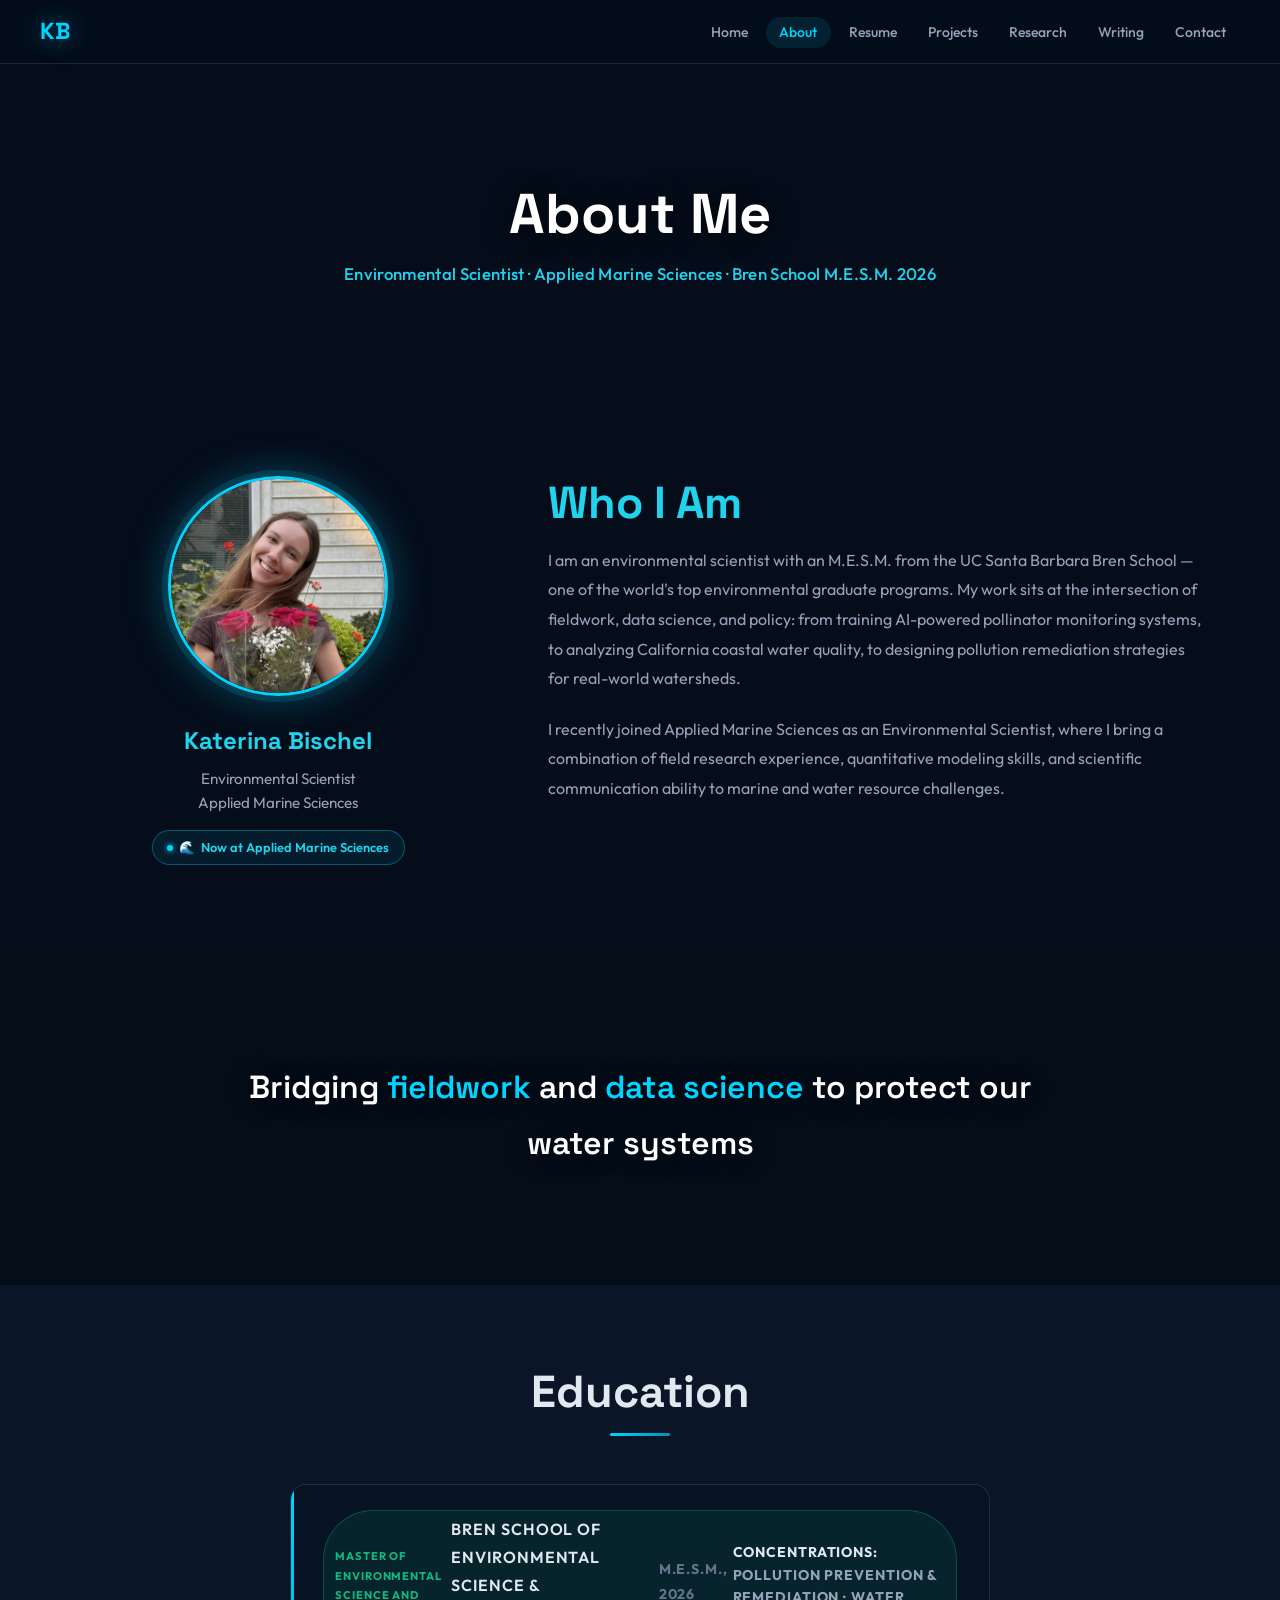
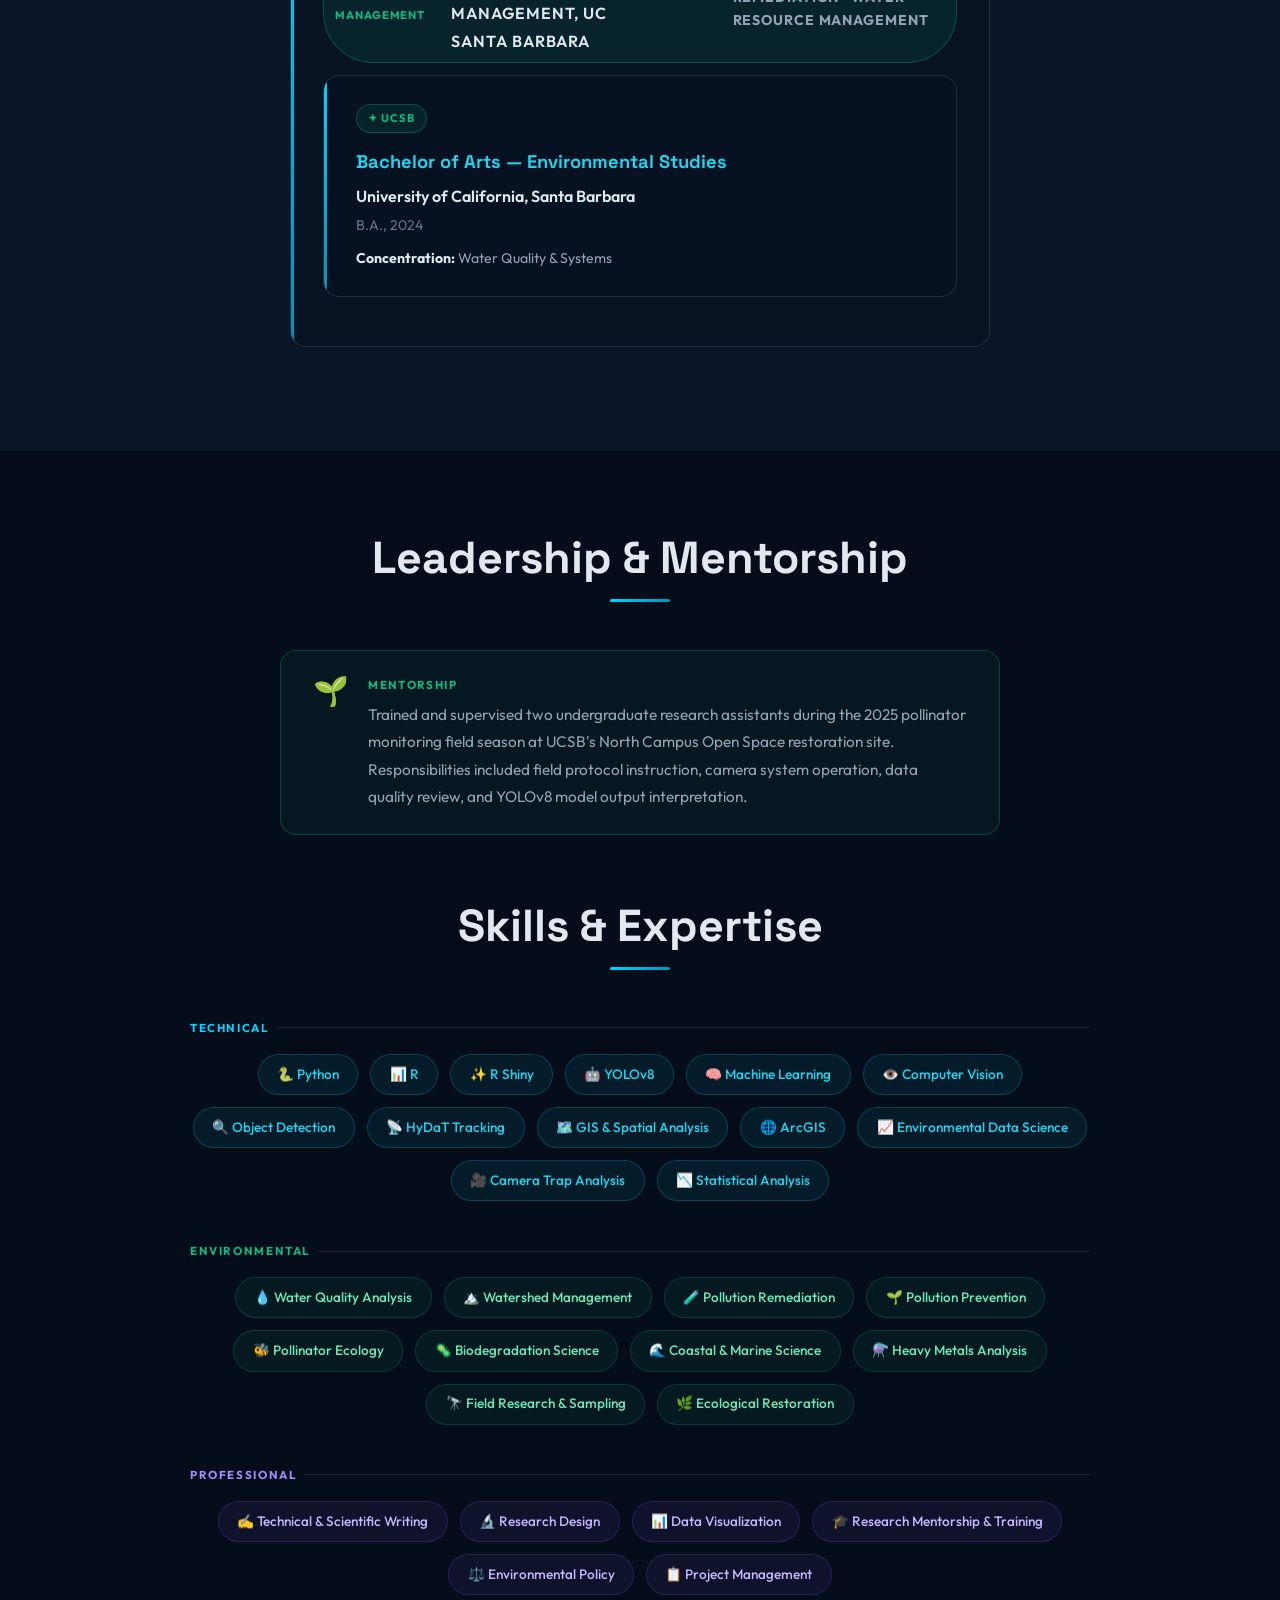
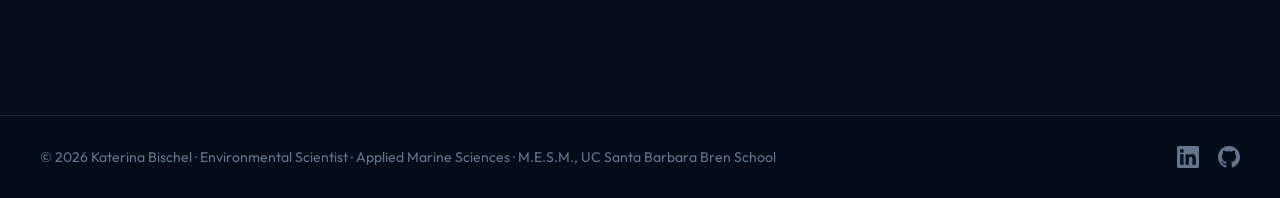
==== commit 08fe301a: "Update about.html" ====
--- a/about.html
+++ b/about.html
@@ -135,7 +135,7 @@
 
       <!-- M.E.S.M. -->
       <div class="edu-card">
-        <div class="edu-badge">✦ Bren School · UCSB</div>
+        <div class="edu-badge" style="background: rgba(16,185,129,0.1); border-color: rgba(16,185,129,0.3); color: var(--accent-green);>✦ Bren School · UCSB</div>
         <p class="edu-degree">Master of Environmental Science and Management</p>
         <p class="edu-school">Bren School of Environmental Science &amp; Management, UC Santa Barbara</p>
         <p class="edu-year">M.E.S.M., 2026</p>
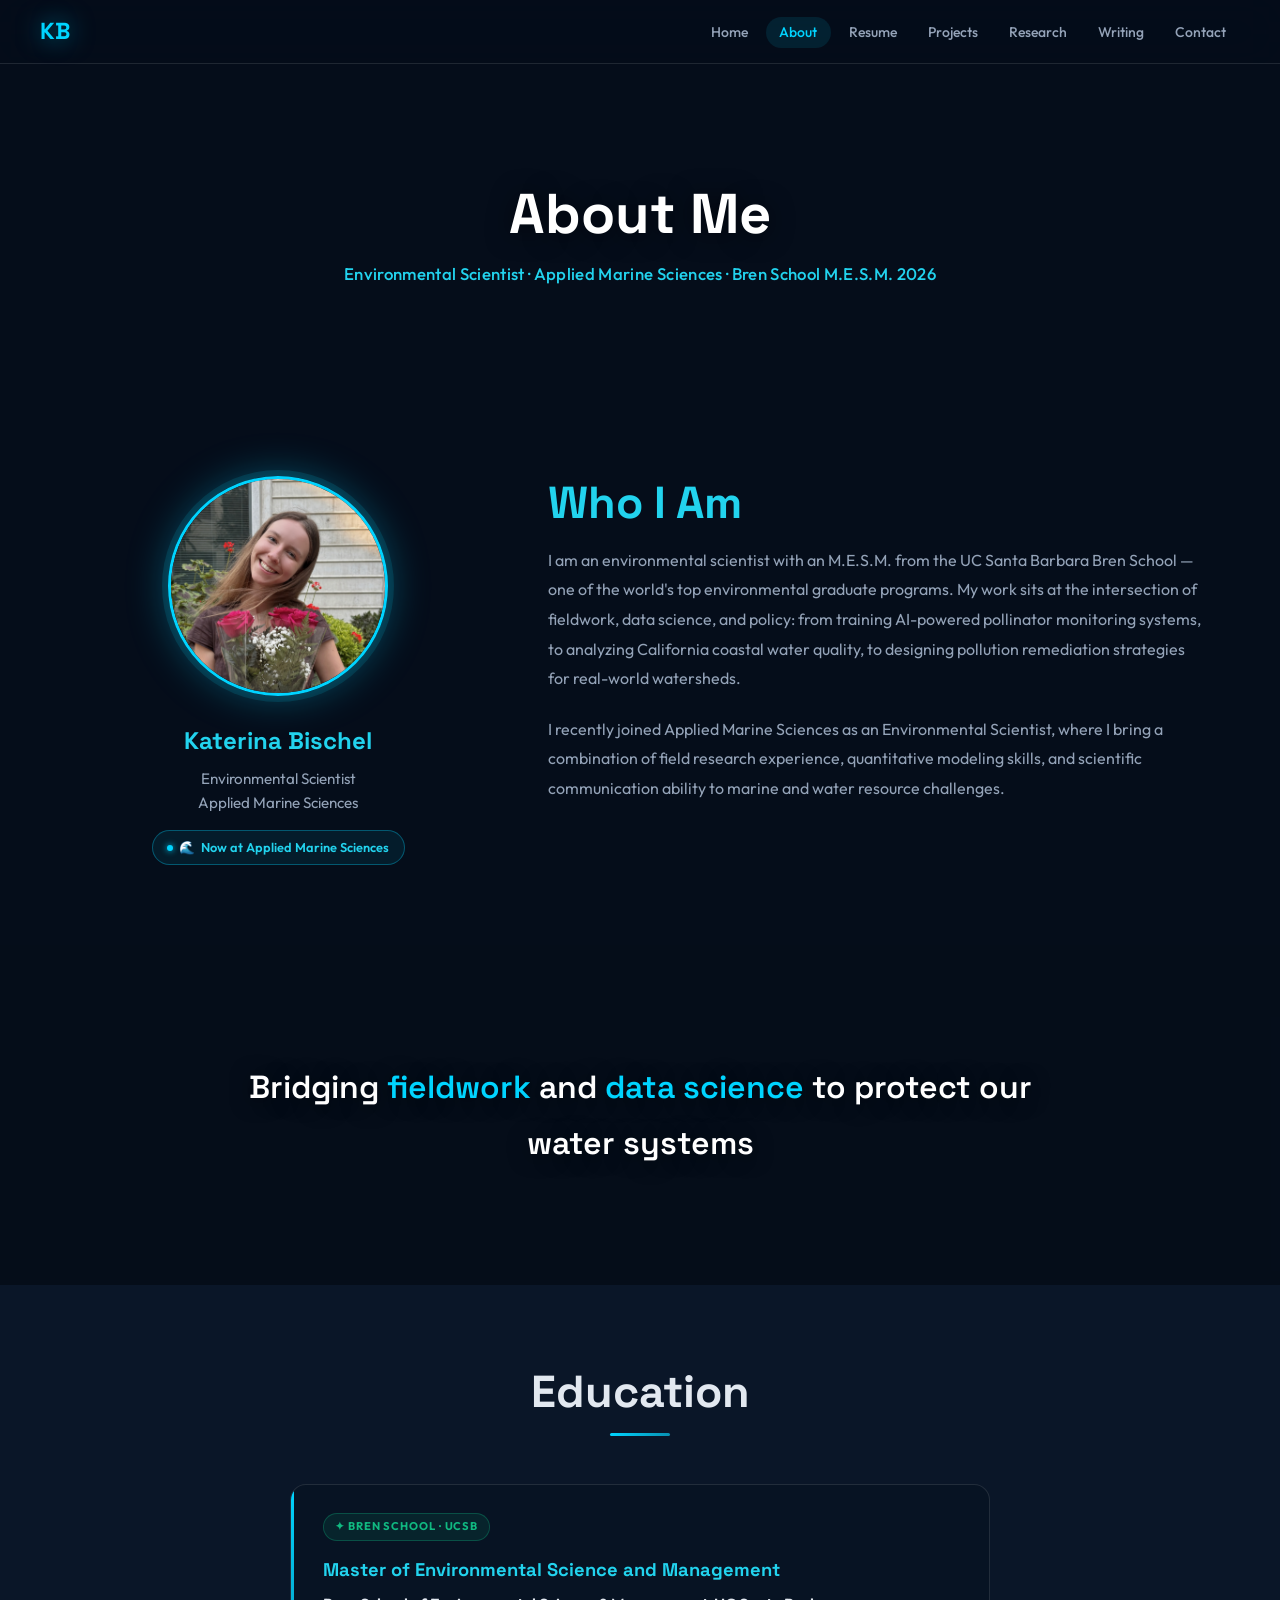
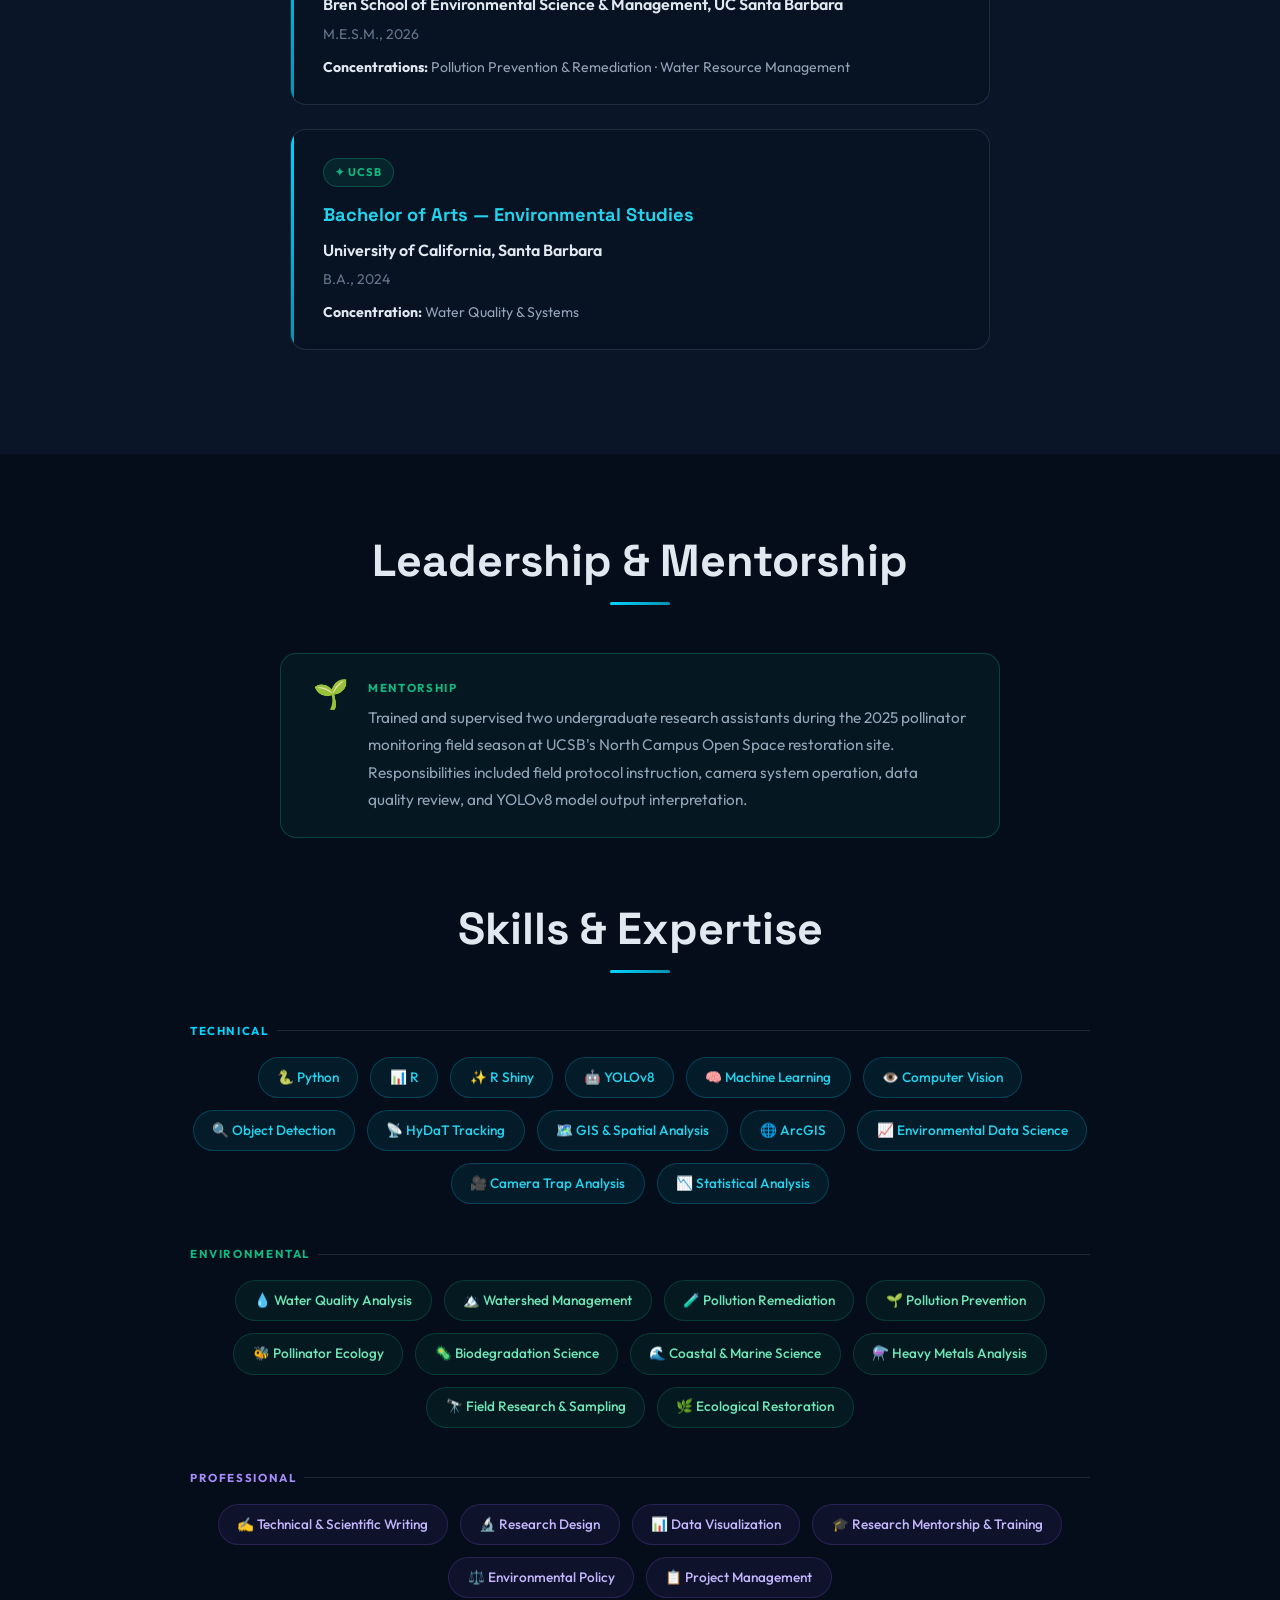
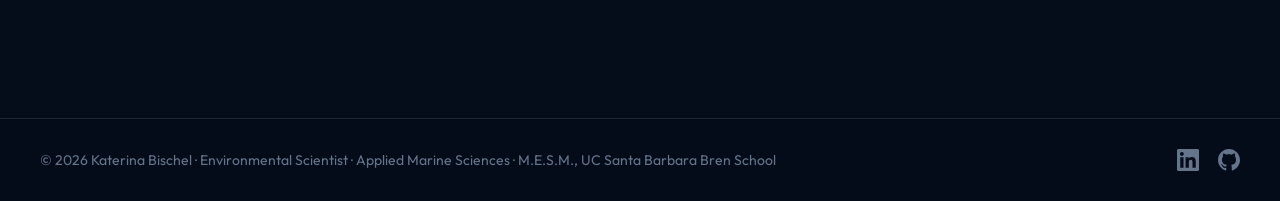
==== commit 9b9ab631: "Update about.html" ====
--- a/about.html
+++ b/about.html
@@ -135,7 +135,7 @@
 
       <!-- M.E.S.M. -->
       <div class="edu-card">
-        <div class="edu-badge" style="background: rgba(16,185,129,0.1); border-color: rgba(16,185,129,0.3); color: var(--accent-green);>✦ Bren School · UCSB</div>
+        <div class="edu-badge" style="background: rgba(16,185,129,0.1); border-color: rgba(16,185,129,0.3); color: var(--accent-green);">✦ Bren School · UCSB</div>
         <p class="edu-degree">Master of Environmental Science and Management</p>
         <p class="edu-school">Bren School of Environmental Science &amp; Management, UC Santa Barbara</p>
         <p class="edu-year">M.E.S.M., 2026</p>
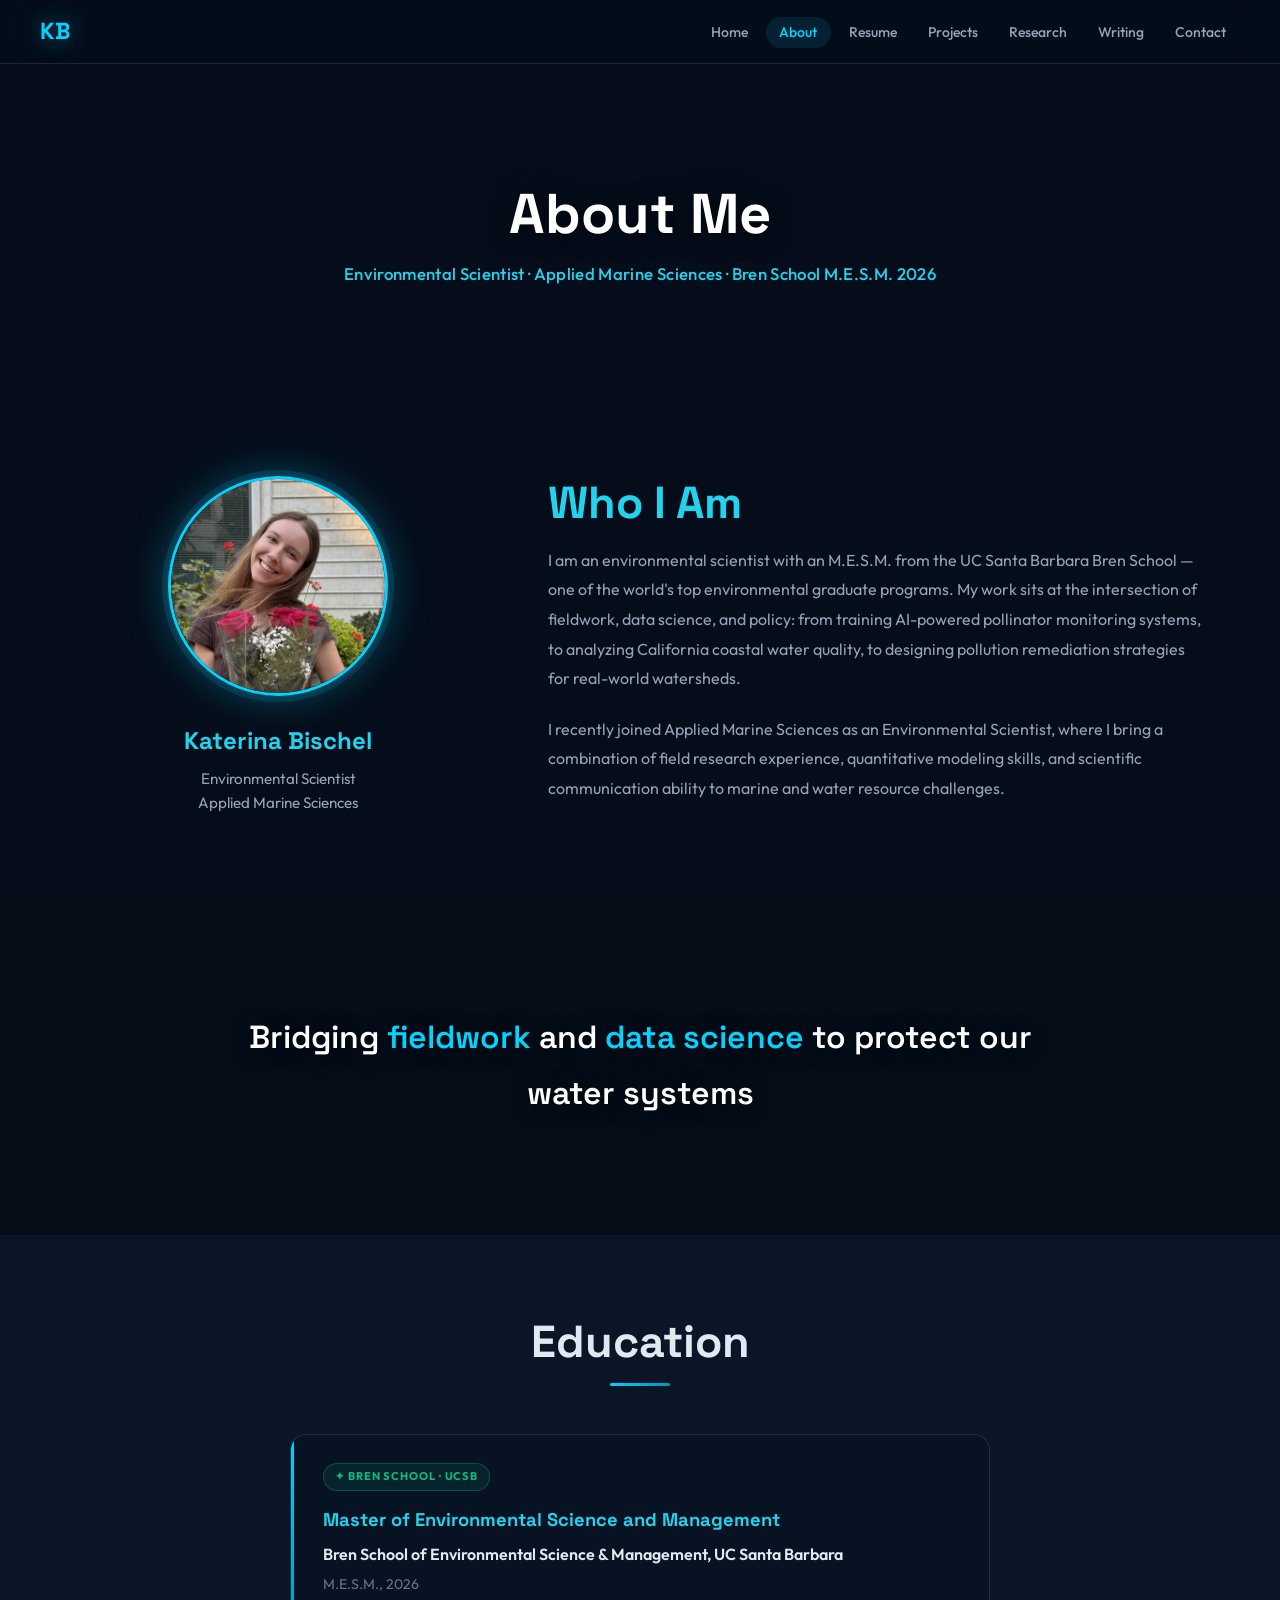
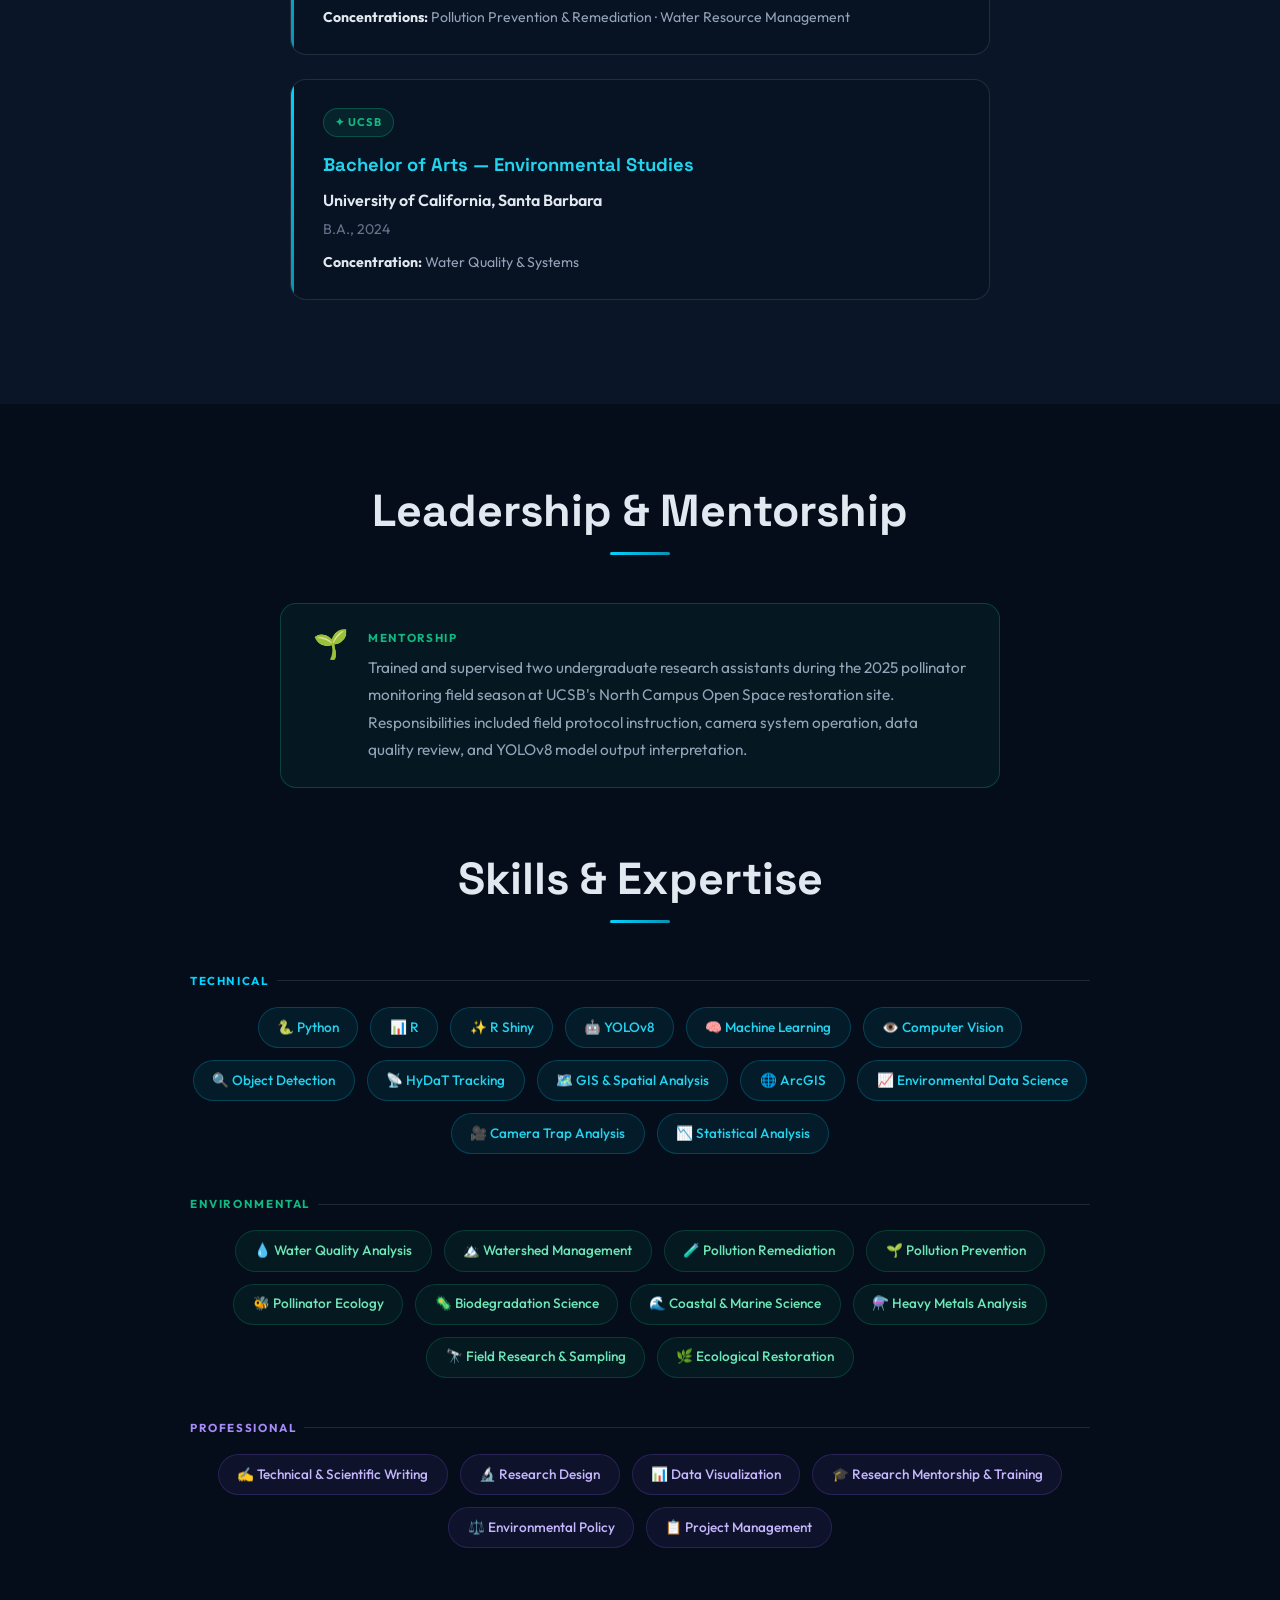
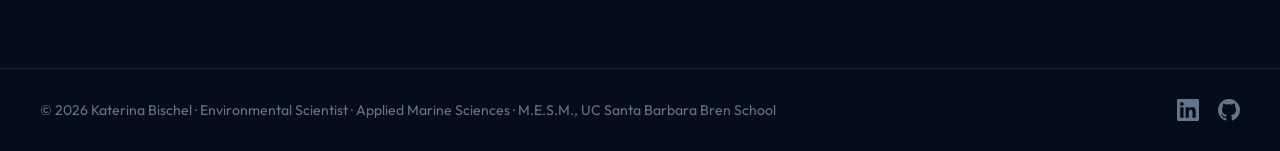
==== commit f538a39d: "Update about.html" ====
--- a/about.html
+++ b/about.html
@@ -95,10 +95,6 @@
       <img src="profile_photo.PNG" alt="Katerina Bischel" class="about-photo" />
       <p class="about-name">Katerina Bischel</p>
       <p class="about-role">Environmental Scientist<br>Applied Marine Sciences</p>
-      <div class="about-ams-badge">
-        <span class="badge-dot"></span>
-        🌊&nbsp; Now at Applied Marine Sciences
-      </div>
     </div>
 
     <div class="reveal reveal-d1">
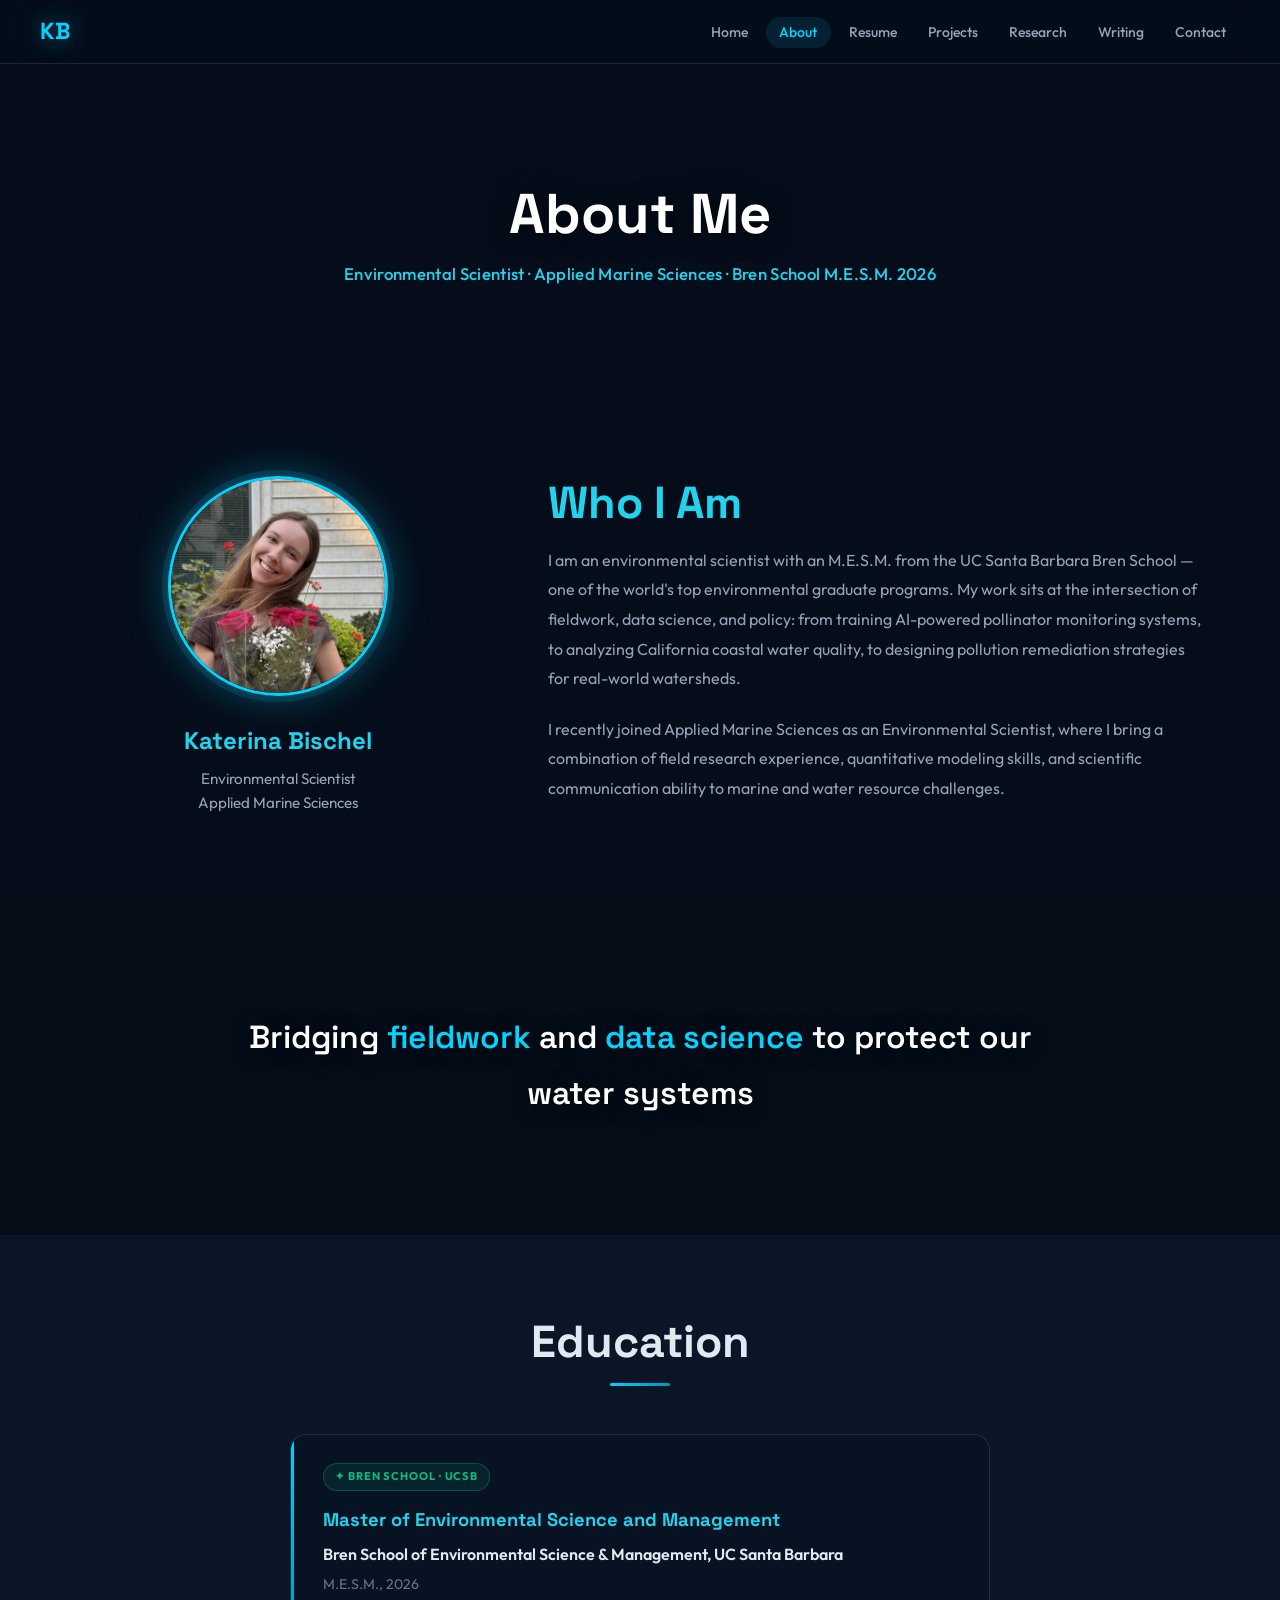
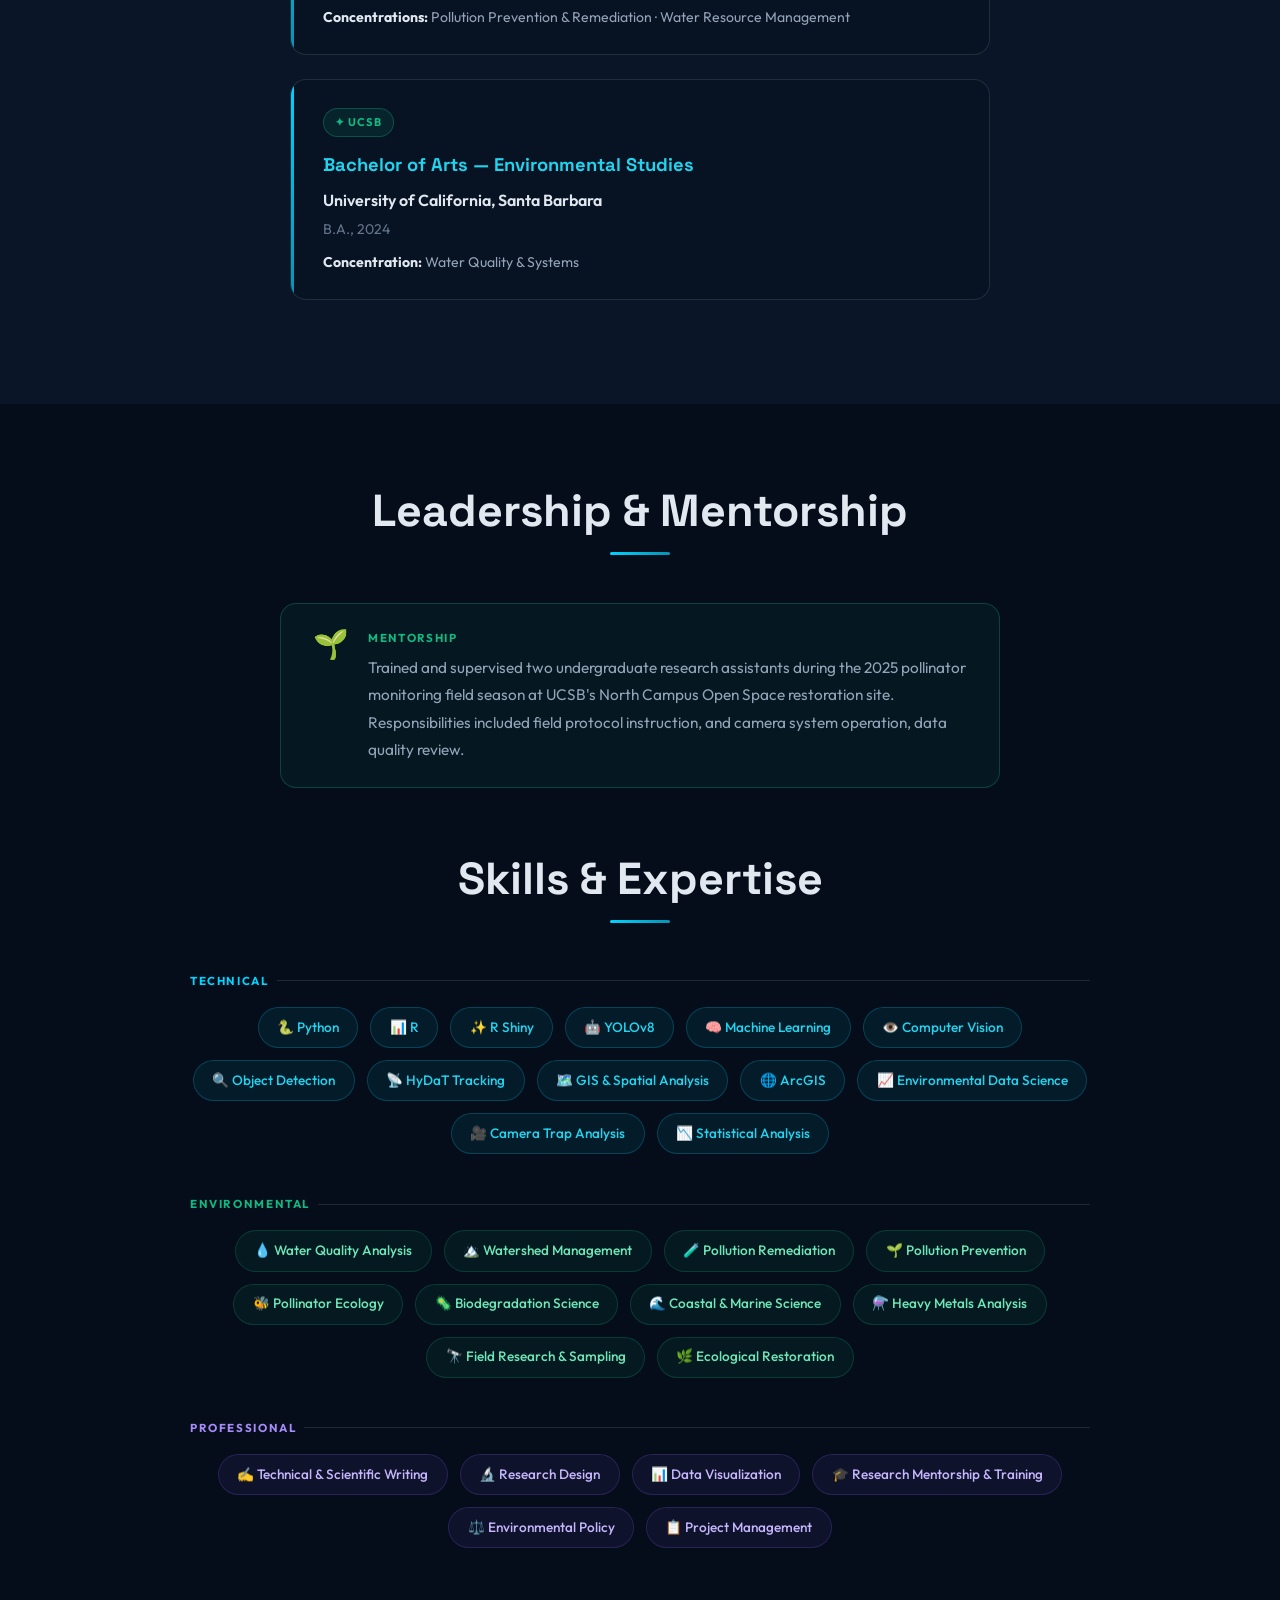
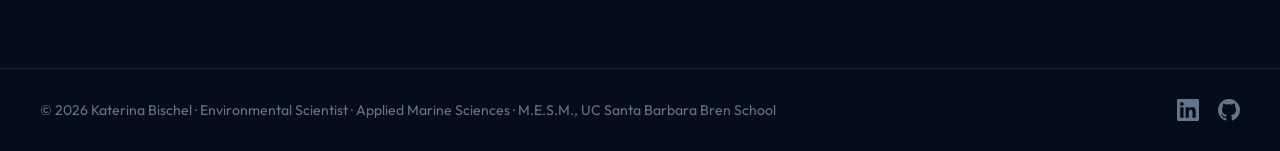
==== commit 749a5b11: "Update about.html" ====
--- a/about.html
+++ b/about.html
@@ -165,8 +165,8 @@
       <p class="lc-text">
         Trained and supervised two undergraduate research assistants during the 2025
         pollinator monitoring field season at UCSB's North Campus Open Space restoration
-        site. Responsibilities included field protocol instruction, camera system operation,
-        data quality review, and YOLOv8 model output interpretation.
+        site. Responsibilities included field protocol instruction, and camera system operation,
+        data quality review.
       </p>
     </div>
   </div>
